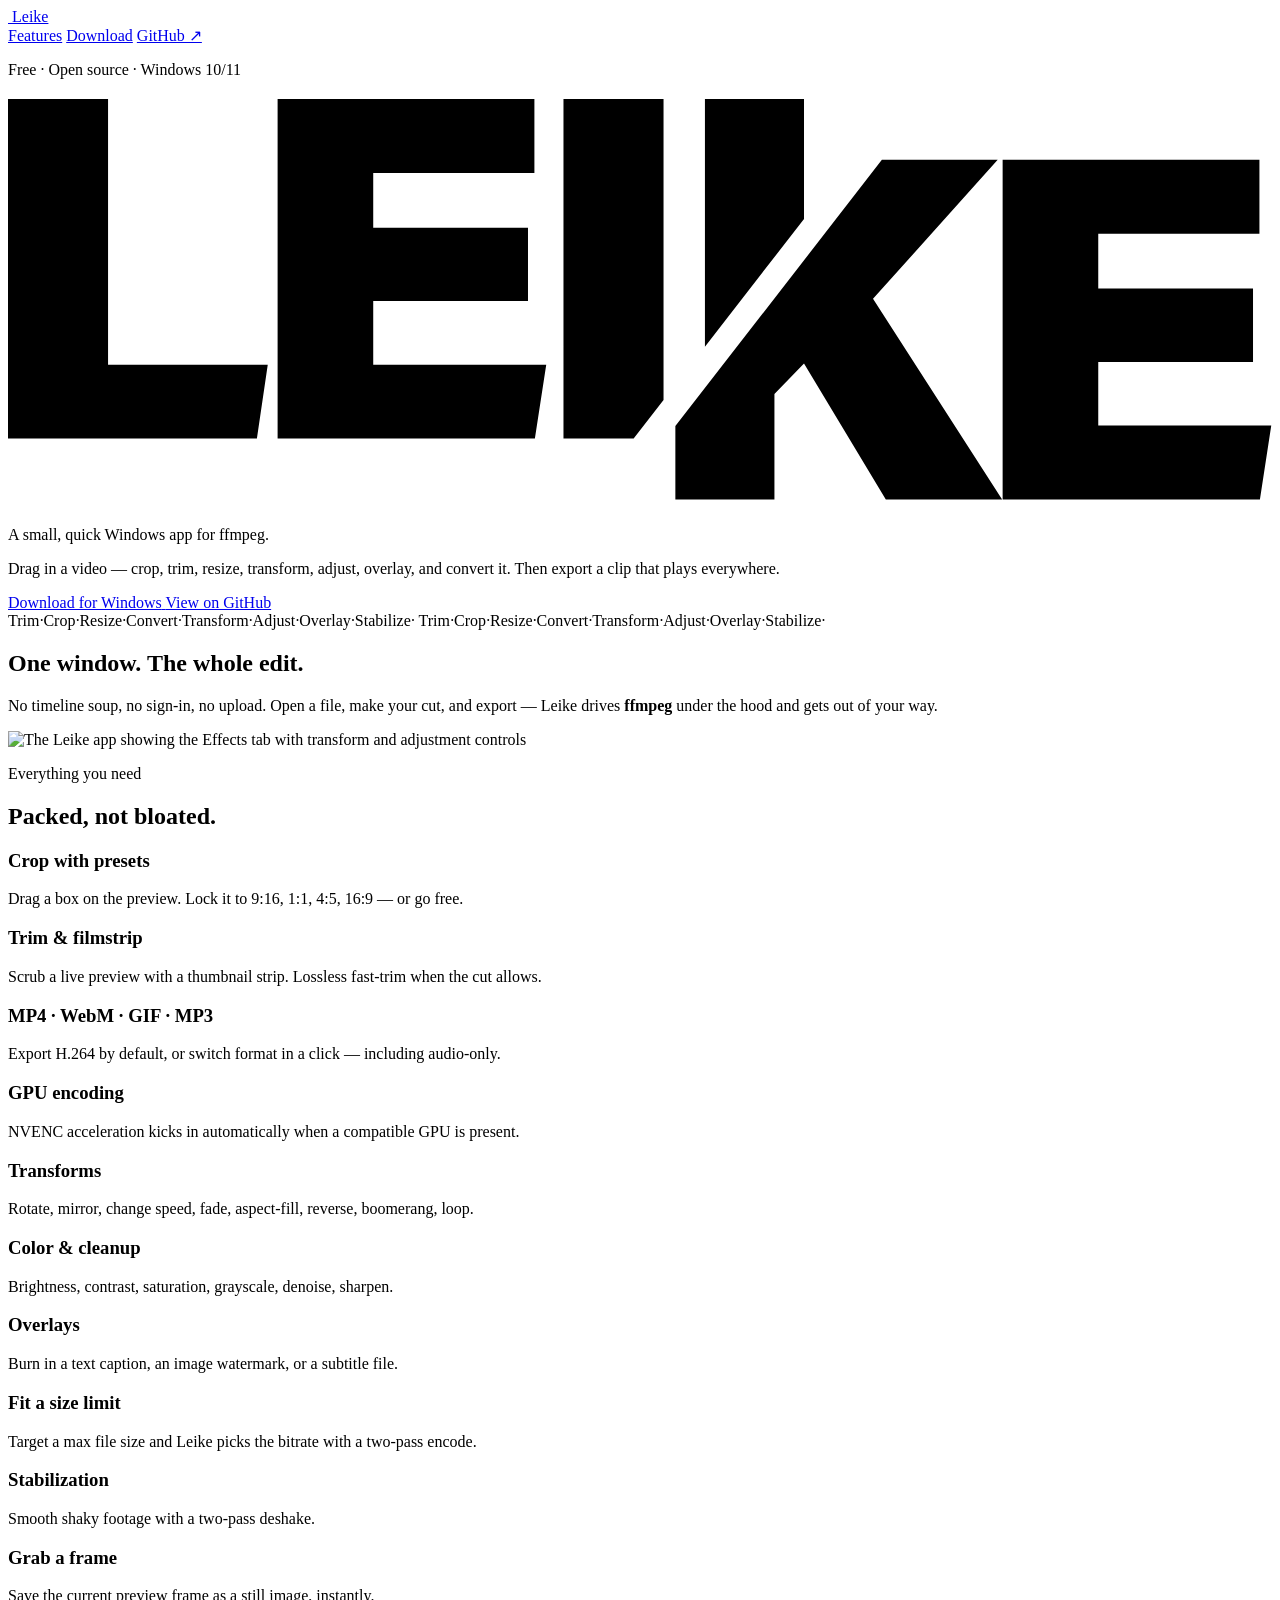
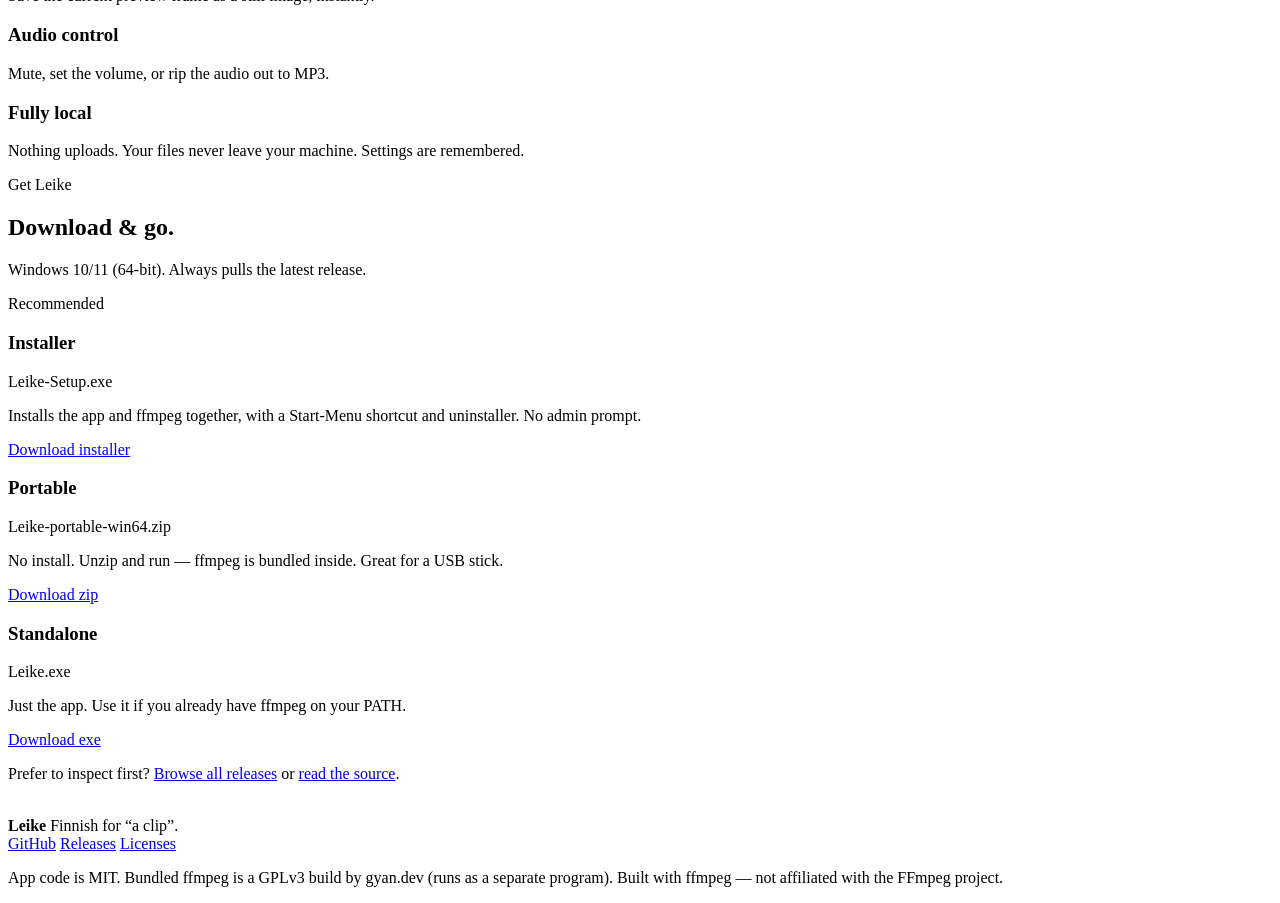
==== site/index.html @ 0aa68ea6 "feat(site): add OG link-preview image 1200x630 card in the landing-page style (wordmark, tagline, ve" ====
<!DOCTYPE html>
<html lang="en">
<head>
  <meta charset="UTF-8" />
  <meta name="viewport" content="width=device-width, initial-scale=1.0" />
  <title>Leike — a small, quick video clip tool for Windows</title>
  <meta name="description" content="Leike is a small, fast Windows app for ffmpeg. Drag in a video — crop, trim, resize, transform, adjust, overlay, and convert it, then export. Free and open source." />

  <!-- Open Graph -->
  <meta property="og:type" content="website" />
  <meta property="og:url" content="https://ville-mattila.github.io/Leike/" />
  <meta property="og:title" content="Leike — quick video trim, crop & convert for Windows" />
  <meta property="og:description" content="Drag in a video — crop, trim, resize, transform, and convert. Then export. Free, open source, ffmpeg-powered." />
  <meta property="og:image" content="https://ville-mattila.github.io/Leike/assets/og-image.png" />
  <meta property="og:image:width" content="1200" />
  <meta property="og:image:height" content="630" />
  <meta property="og:image:alt" content="Leike — a small, quick Windows app for ffmpeg" />

  <!-- Twitter -->
  <meta name="twitter:card" content="summary_large_image" />
  <meta name="twitter:title" content="Leike — quick video trim, crop & convert for Windows" />
  <meta name="twitter:description" content="Drag in a video — crop, trim, resize, transform, and convert. Then export. Free, open source, ffmpeg-powered." />
  <meta name="twitter:image" content="https://ville-mattila.github.io/Leike/assets/og-image.png" />

  <link rel="icon" type="image/svg+xml" href="assets/leike-icon.svg" />

  <!-- Fonts -->
  <link rel="preconnect" href="https://fonts.googleapis.com" />
  <link rel="preconnect" href="https://fonts.gstatic.com" crossorigin />
  <link href="https://fonts.googleapis.com/css2?family=Space+Grotesk:wght@400;500;600;700&family=Inter:wght@400;500;600&display=swap" rel="stylesheet" />

  <!-- Lenis smooth-scroll styles -->
  <link rel="stylesheet" href="https://cdn.jsdelivr.net/npm/lenis@1.1.20/dist/lenis.css" />

  <link rel="stylesheet" href="styles.css" />
</head>
<body>
  <!-- Background motifs -->
  <div class="bg-glows" aria-hidden="true">
    <span class="glow glow-1"></span>
    <span class="glow glow-2"></span>
    <span class="glow glow-3"></span>
  </div>
  <div class="grain" aria-hidden="true"></div>

  <!-- Scroll progress -->
  <div class="scroll-progress" aria-hidden="true"><span></span></div>

  <!-- Nav -->
  <header class="nav" id="nav">
    <a class="nav-brand" href="#top" aria-label="Leike home">
      <img class="nav-icon" src="assets/leike-icon.svg" alt="" aria-hidden="true" />
      <span>Leike</span>
    </a>
    <nav class="nav-links">
      <a href="#features">Features</a>
      <a href="#download">Download</a>
      <a class="nav-gh" href="https://github.com/Ville-Mattila/Leike" target="_blank" rel="noopener">GitHub ↗</a>
    </nav>
  </header>

  <main id="top">
    <!-- ============================ HERO ============================ -->
    <section class="hero" id="hero">
      <div class="hero-inner">
        <p class="eyebrow" data-hero="eyebrow">Free · Open source · Windows 10/11</p>

        <h1 class="wordmark" data-hero="wordmark" aria-label="Leike">
          <svg viewBox="0 0 926 294" xmlns="http://www.w3.org/2000/svg" role="img" aria-hidden="true">
            <path class="wm-gold" d="M640.204,44.59L725.055,44.59L633.701,146.415L728.305,293.376L643.089,293.376L583.15,193.717L561.485,216.104L561.485,293.376L488.907,293.376L488.907,239.644L640.204,44.59ZM912.097,138.832L912.097,192.634L798.716,192.634L798.716,239.213L925.457,239.213L917.152,293.376L728.666,293.376L728.666,44.59L916.791,44.59L916.791,98.752L798.716,98.752L798.716,138.832L912.097,138.832Z"/>
            <g transform="matrix(1.045795,0,0,1.045795,-128.496574,-367.372885)">
              <path class="wm-cream" d="M561.143,589.178L511.991,589.178L511.991,351.286L582.081,351.286L582.081,562.184L561.143,589.178ZM611.084,524.794L611.084,351.286L680.483,351.286L680.483,435.323L611.084,524.794ZM122.87,589.178L122.87,351.286L192.96,351.286L192.96,537.387L304.828,537.387L297.232,589.178L122.87,589.178ZM487.131,441.402L487.131,492.847L378.716,492.847L378.716,537.387L499.906,537.387L491.965,589.178L311.733,589.178L311.733,351.286L491.62,351.286L491.62,403.076L378.716,403.076L378.716,441.402L487.131,441.402Z"/>
            </g>
          </svg>
        </h1>

        <p class="lede" data-hero="lede" data-split>A small, quick Windows app for ffmpeg.</p>
        <p class="sub" data-hero="sub">Drag in a video — crop, trim, resize, transform, adjust, overlay, and convert it. Then export a clip that plays everywhere.</p>

        <div class="hero-cta" data-hero="cta">
          <a class="btn btn-primary magnetic" href="#download">
            <span>Download for Windows</span>
          </a>
          <a class="btn btn-ghost magnetic" href="https://github.com/Ville-Mattila/Leike" target="_blank" rel="noopener">
            <span>View on GitHub</span>
          </a>
        </div>
      </div>

      <!-- verb marquee -->
      <div class="marquee" data-hero="marquee" aria-hidden="true">
        <div class="marquee-track">
          <span>Trim</span><i>·</i><span>Crop</span><i>·</i><span>Resize</span><i>·</i><span>Convert</span><i>·</i><span>Transform</span><i>·</i><span>Adjust</span><i>·</i><span>Overlay</span><i>·</i><span>Stabilize</span><i>·</i>
          <span>Trim</span><i>·</i><span>Crop</span><i>·</i><span>Resize</span><i>·</i><span>Convert</span><i>·</i><span>Transform</span><i>·</i><span>Adjust</span><i>·</i><span>Overlay</span><i>·</i><span>Stabilize</span><i>·</i>
        </div>
      </div>

      <a class="scroll-cue" href="#showcase" data-hero="cue" aria-label="Scroll down">
        <span></span>
      </a>
    </section>

    <!-- ========================== SHOWCASE ========================== -->
    <section class="showcase" id="showcase">
      <div class="showcase-head">
        <h2 class="section-title" data-reveal>One window. The whole edit.</h2>
        <p class="section-lede" data-reveal>No timeline soup, no sign-in, no upload. Open a file, make your cut, and export — Leike drives <strong>ffmpeg</strong> under the hood and gets out of your way.</p>
      </div>
      <div class="shot-stage" id="shotStage">
        <div class="shot-frame" id="shotFrame">
          <img src="assets/leike-screenshot.png" alt="The Leike app showing the Effects tab with transform and adjustment controls" loading="lazy" />
          <div class="shot-glow" aria-hidden="true"></div>
        </div>
      </div>
    </section>

    <!-- ========================== FEATURES ========================== -->
    <section class="features" id="features">
      <div class="features-head">
        <p class="kicker" data-reveal>Everything you need</p>
        <h2 class="section-title" data-reveal>Packed, not bloated.</h2>
      </div>
      <div class="feature-grid" id="featureGrid">
        <!-- cards injected/animated; authored here for no-JS fallback -->
        <article class="feature-card" data-feature>
          <span class="fi" data-icon="crop"></span>
          <h3>Crop with presets</h3>
          <p>Drag a box on the preview. Lock it to 9:16, 1:1, 4:5, 16:9 — or go free.</p>
        </article>
        <article class="feature-card" data-feature>
          <span class="fi" data-icon="trim"></span>
          <h3>Trim &amp; filmstrip</h3>
          <p>Scrub a live preview with a thumbnail strip. Lossless fast-trim when the cut allows.</p>
        </article>
        <article class="feature-card" data-feature>
          <span class="fi" data-icon="format"></span>
          <h3>MP4 · WebM · GIF · MP3</h3>
          <p>Export H.264 by default, or switch format in a click — including audio-only.</p>
        </article>
        <article class="feature-card" data-feature>
          <span class="fi" data-icon="gpu"></span>
          <h3>GPU encoding</h3>
          <p>NVENC acceleration kicks in automatically when a compatible GPU is present.</p>
        </article>
        <article class="feature-card" data-feature>
          <span class="fi" data-icon="transform"></span>
          <h3>Transforms</h3>
          <p>Rotate, mirror, change speed, fade, aspect-fill, reverse, boomerang, loop.</p>
        </article>
        <article class="feature-card" data-feature>
          <span class="fi" data-icon="adjust"></span>
          <h3>Color &amp; cleanup</h3>
          <p>Brightness, contrast, saturation, grayscale, denoise, sharpen.</p>
        </article>
        <article class="feature-card" data-feature>
          <span class="fi" data-icon="overlay"></span>
          <h3>Overlays</h3>
          <p>Burn in a text caption, an image watermark, or a subtitle file.</p>
        </article>
        <article class="feature-card" data-feature>
          <span class="fi" data-icon="size"></span>
          <h3>Fit a size limit</h3>
          <p>Target a max file size and Leike picks the bitrate with a two-pass encode.</p>
        </article>
        <article class="feature-card" data-feature>
          <span class="fi" data-icon="stabilize"></span>
          <h3>Stabilization</h3>
          <p>Smooth shaky footage with a two-pass deshake.</p>
        </article>
        <article class="feature-card" data-feature>
          <span class="fi" data-icon="grab"></span>
          <h3>Grab a frame</h3>
          <p>Save the current preview frame as a still image, instantly.</p>
        </article>
        <article class="feature-card" data-feature>
          <span class="fi" data-icon="audio"></span>
          <h3>Audio control</h3>
          <p>Mute, set the volume, or rip the audio out to MP3.</p>
        </article>
        <article class="feature-card" data-feature>
          <span class="fi" data-icon="local"></span>
          <h3>Fully local</h3>
          <p>Nothing uploads. Your files never leave your machine. Settings are remembered.</p>
        </article>
      </div>
    </section>

    <!-- ========================== DOWNLOAD ========================== -->
    <section class="download" id="download">
      <div class="download-head">
        <p class="kicker" data-reveal>Get Leike</p>
        <h2 class="section-title" data-reveal>Download &amp; go.</h2>
        <p class="section-lede" data-reveal>Windows 10/11 (64-bit). Always pulls the latest release.</p>
      </div>

      <div class="dl-grid">
        <article class="dl-card featured" data-reveal>
          <div class="dl-badge">Recommended</div>
          <h3>Installer</h3>
          <p class="dl-file">Leike-Setup.exe</p>
          <p class="dl-desc">Installs the app and ffmpeg together, with a Start-Menu shortcut and uninstaller. No admin prompt.</p>
          <a class="btn btn-primary magnetic" href="https://github.com/Ville-Mattila/Leike/releases/latest/download/Leike-Setup.exe">
            <span>Download installer</span>
          </a>
        </article>

        <article class="dl-card" data-reveal>
          <h3>Portable</h3>
          <p class="dl-file">Leike-portable-win64.zip</p>
          <p class="dl-desc">No install. Unzip and run — ffmpeg is bundled inside. Great for a USB stick.</p>
          <a class="btn btn-ghost magnetic" href="https://github.com/Ville-Mattila/Leike/releases/latest/download/Leike-portable-win64.zip">
            <span>Download zip</span>
          </a>
        </article>

        <article class="dl-card" data-reveal>
          <h3>Standalone</h3>
          <p class="dl-file">Leike.exe</p>
          <p class="dl-desc">Just the app. Use it if you already have ffmpeg on your PATH.</p>
          <a class="btn btn-ghost magnetic" href="https://github.com/Ville-Mattila/Leike/releases/latest/download/Leike.exe">
            <span>Download exe</span>
          </a>
        </article>
      </div>

      <p class="dl-foot" data-reveal>
        Prefer to inspect first? <a href="https://github.com/Ville-Mattila/Leike/releases" target="_blank" rel="noopener">Browse all releases</a>
        or <a href="https://github.com/Ville-Mattila/Leike" target="_blank" rel="noopener">read the source</a>.
      </p>
    </section>
  </main>

  <!-- =========================== FOOTER =========================== -->
  <footer class="footer">
    <div class="footer-brand">
      <img class="nav-icon" src="assets/leike-icon.svg" alt="" aria-hidden="true" />
      <div>
        <strong>Leike</strong>
        <span>Finnish for “a clip”.</span>
      </div>
    </div>
    <nav class="footer-links">
      <a href="https://github.com/Ville-Mattila/Leike" target="_blank" rel="noopener">GitHub</a>
      <a href="https://github.com/Ville-Mattila/Leike/releases" target="_blank" rel="noopener">Releases</a>
      <a href="https://github.com/Ville-Mattila/Leike/blob/main/THIRD_PARTY_NOTICES.md" target="_blank" rel="noopener">Licenses</a>
    </nav>
    <p class="footer-legal">
      App code is MIT. Bundled ffmpeg is a GPLv3 build by gyan.dev (runs as a separate program).
      Built with ffmpeg — not affiliated with the FFmpeg project.
    </p>
  </footer>

  <!-- Scripts -->
  <script src="https://cdn.jsdelivr.net/npm/lenis@1.1.20/dist/lenis.min.js"></script>
  <script src="https://cdnjs.cloudflare.com/ajax/libs/gsap/3.13.0/gsap.min.js"></script>
  <script src="https://cdnjs.cloudflare.com/ajax/libs/gsap/3.13.0/ScrollTrigger.min.js"></script>
  <script src="main.js"></script>
</body>
</html>
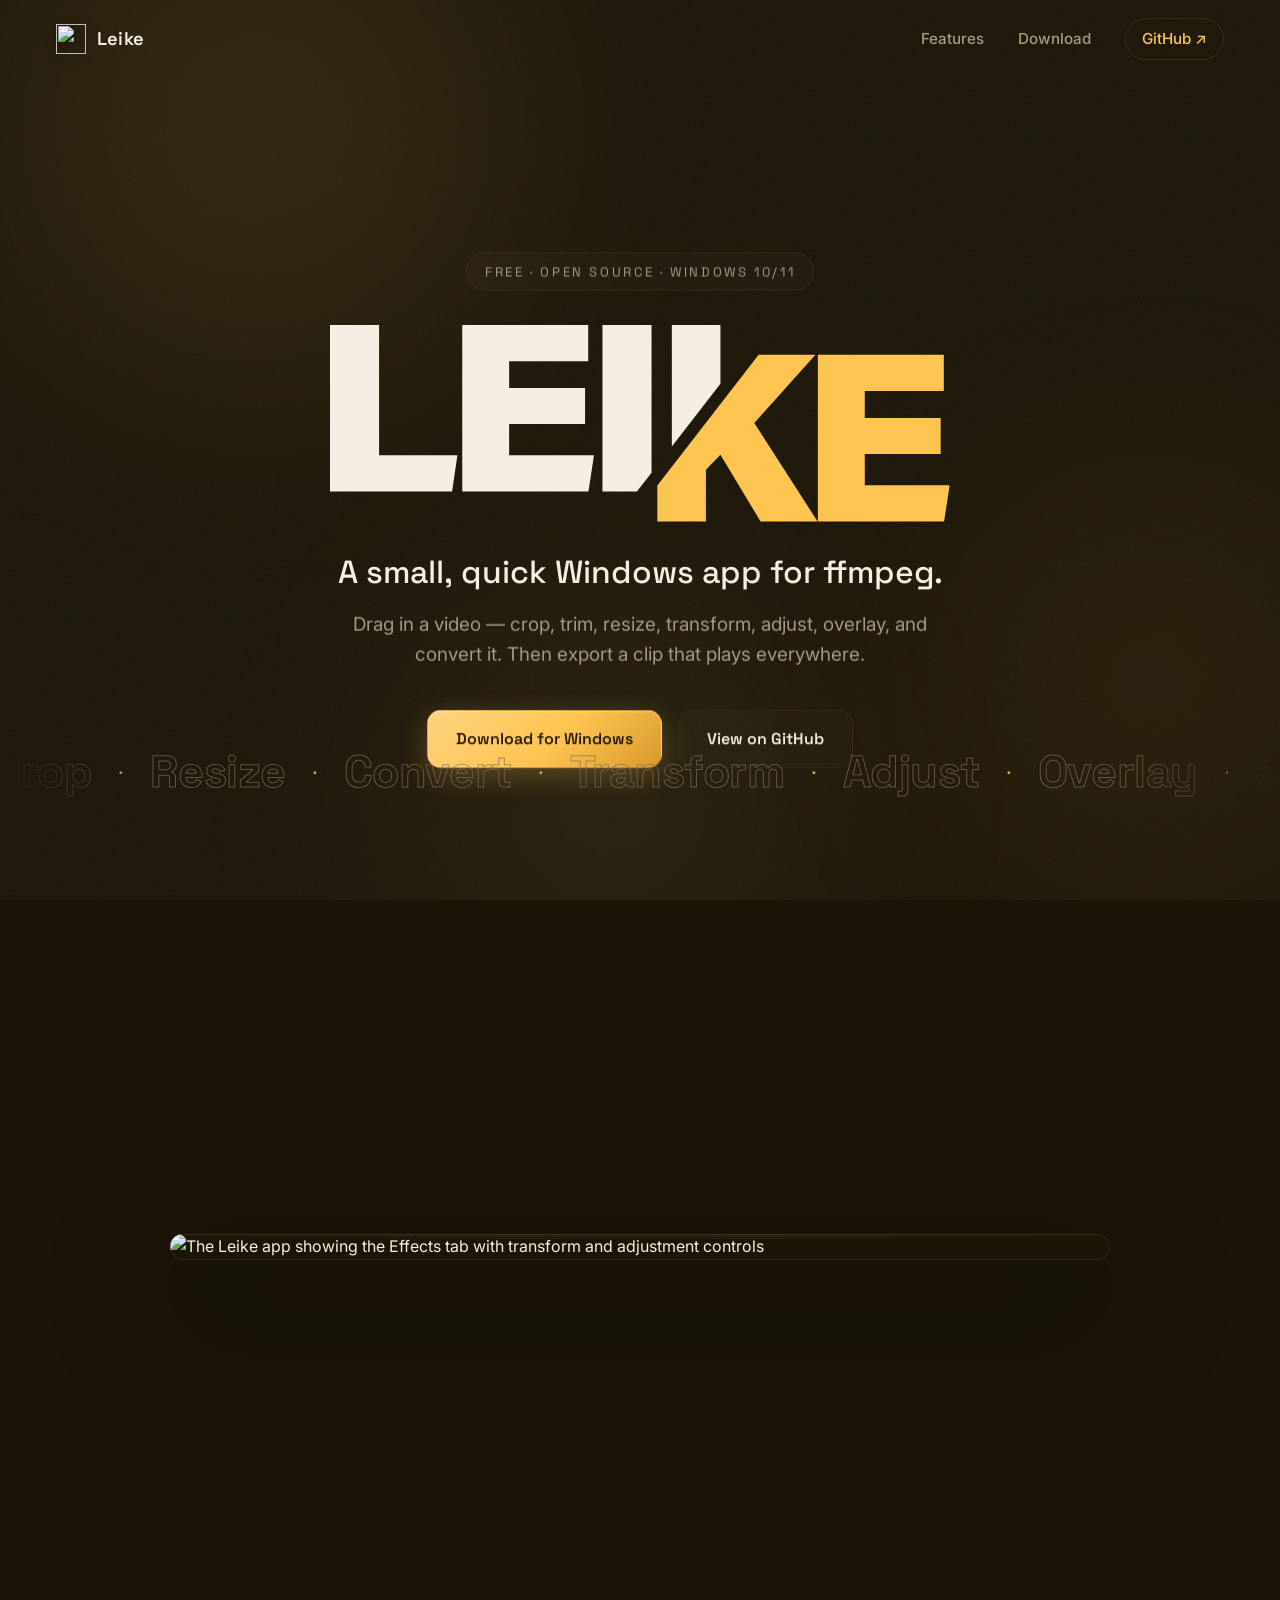
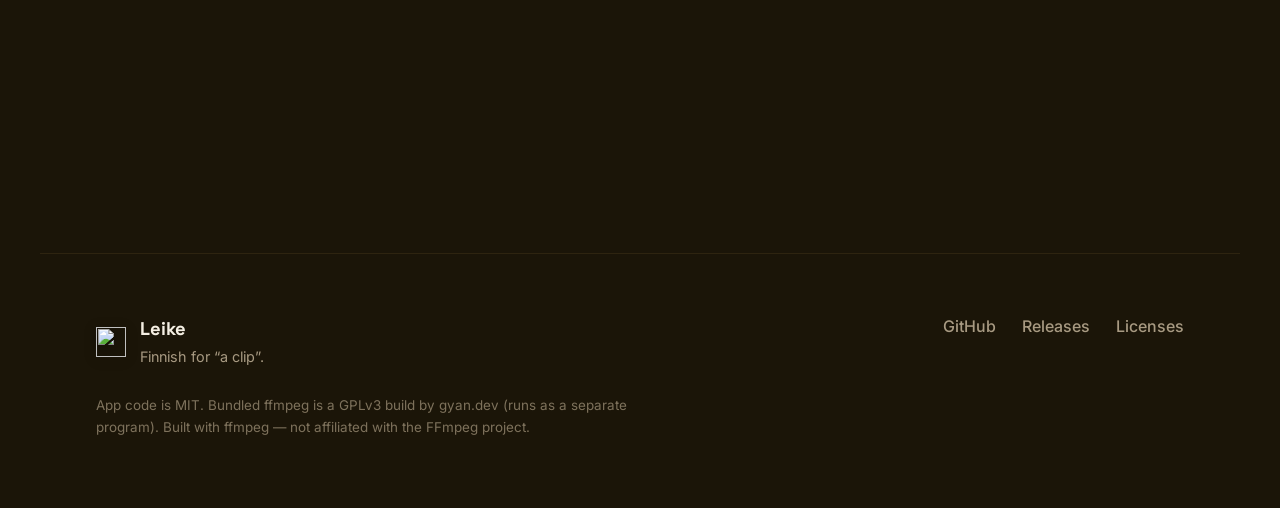
==== commit 359b217f: "feat(site): split-and-converge hero wordmark animation The cream "LEI" now slides in from the left a" ====
--- a/site/index.html
+++ b/site/index.html
@@ -33,6 +33,20 @@
   <link rel="stylesheet" href="https://cdn.jsdelivr.net/npm/lenis@1.1.20/dist/lenis.css" />
 
   <link rel="stylesheet" href="styles.css" />
+
+  <script>
+    /* Hide animated elements before the first paint so they don't flash in
+       before the reveal runs. Skipped for reduced-motion. Safety net: if the
+       main script never initialises, reveal everything so nothing gets stuck. */
+    (function () {
+      var d = document.documentElement;
+      if (window.matchMedia("(prefers-reduced-motion: reduce)").matches) return;
+      d.classList.add("gsap-ready");
+      setTimeout(function () {
+        if (!window.__leikeReady) { d.classList.remove("gsap-ready"); d.classList.add("no-anim"); }
+      }, 2000);
+    })();
+  </script>
 </head>
 <body>
   <!-- Background motifs -->
@@ -66,12 +80,18 @@
         <p class="eyebrow" data-hero="eyebrow">Free · Open source · Windows 10/11</p>
 
         <h1 class="wordmark" data-hero="wordmark" aria-label="Leike">
-          <svg viewBox="0 0 926 294" xmlns="http://www.w3.org/2000/svg" role="img" aria-hidden="true">
-            <path class="wm-gold" d="M640.204,44.59L725.055,44.59L633.701,146.415L728.305,293.376L643.089,293.376L583.15,193.717L561.485,216.104L561.485,293.376L488.907,293.376L488.907,239.644L640.204,44.59ZM912.097,138.832L912.097,192.634L798.716,192.634L798.716,239.213L925.457,239.213L917.152,293.376L728.666,293.376L728.666,44.59L916.791,44.59L916.791,98.752L798.716,98.752L798.716,138.832L912.097,138.832Z"/>
-            <g transform="matrix(1.045795,0,0,1.045795,-128.496574,-367.372885)">
-              <path class="wm-cream" d="M561.143,589.178L511.991,589.178L511.991,351.286L582.081,351.286L582.081,562.184L561.143,589.178ZM611.084,524.794L611.084,351.286L680.483,351.286L680.483,435.323L611.084,524.794ZM122.87,589.178L122.87,351.286L192.96,351.286L192.96,537.387L304.828,537.387L297.232,589.178L122.87,589.178ZM487.131,441.402L487.131,492.847L378.716,492.847L378.716,537.387L499.906,537.387L491.965,589.178L311.733,589.178L311.733,351.286L491.62,351.286L491.62,403.076L378.716,403.076L378.716,441.402L487.131,441.402Z"/>
-            </g>
-          </svg>
+          <span class="wm-part wm-left">
+            <svg viewBox="0 0 926 294" xmlns="http://www.w3.org/2000/svg" aria-hidden="true">
+              <g transform="matrix(1.045795,0,0,1.045795,-128.496574,-367.372885)">
+                <path class="wm-cream" d="M561.143,589.178L511.991,589.178L511.991,351.286L582.081,351.286L582.081,562.184L561.143,589.178ZM611.084,524.794L611.084,351.286L680.483,351.286L680.483,435.323L611.084,524.794ZM122.87,589.178L122.87,351.286L192.96,351.286L192.96,537.387L304.828,537.387L297.232,589.178L122.87,589.178ZM487.131,441.402L487.131,492.847L378.716,492.847L378.716,537.387L499.906,537.387L491.965,589.178L311.733,589.178L311.733,351.286L491.62,351.286L491.62,403.076L378.716,403.076L378.716,441.402L487.131,441.402Z"/>
+              </g>
+            </svg>
+          </span>
+          <span class="wm-part wm-right">
+            <svg viewBox="0 0 926 294" xmlns="http://www.w3.org/2000/svg" aria-hidden="true">
+              <path class="wm-gold" d="M640.204,44.59L725.055,44.59L633.701,146.415L728.305,293.376L643.089,293.376L583.15,193.717L561.485,216.104L561.485,293.376L488.907,293.376L488.907,239.644L640.204,44.59ZM912.097,138.832L912.097,192.634L798.716,192.634L798.716,239.213L925.457,239.213L917.152,293.376L728.666,293.376L728.666,44.59L916.791,44.59L916.791,98.752L798.716,98.752L798.716,138.832L912.097,138.832Z"/>
+            </svg>
+          </span>
         </h1>
 
         <p class="lede" data-hero="lede" data-split>A small, quick Windows app for ffmpeg.</p>
--- a/site/styles.css
+++ b/site/styles.css
@@ -0,0 +1,316 @@
+/* ============================================================
+   Leike — landing page
+   Warm-dark + gold, drawn from the app theme.
+   ============================================================ */
+
+:root {
+  --gold:        #FFC551;
+  --gold-light:  #FFD580;
+  --gold-deep:   #D99A2E;
+  --bg:          #1B1508;
+  --bg-2:        #211A0B;
+  --panel:       #271F0E;
+  --panel-2:     #2F2511;
+  --border:      #3A2E12;
+  --border-soft: #2E2410;
+  --text:        #F5EFE3;
+  --muted:       #A89A82;
+  --muted-2:     #7E725C;
+
+  --maxw: 1200px;
+  --ease: cubic-bezier(0.22, 1, 0.36, 1);
+  --font-display: "Space Grotesk", "Segoe UI", system-ui, sans-serif;
+  --font-body: "Inter", "Segoe UI", system-ui, sans-serif;
+}
+
+* { box-sizing: border-box; margin: 0; padding: 0; }
+
+html { -webkit-text-size-adjust: 100%; }
+
+body {
+  font-family: var(--font-body);
+  background: var(--bg);
+  color: var(--text);
+  line-height: 1.6;
+  overflow-x: hidden;
+  -webkit-font-smoothing: antialiased;
+  text-rendering: optimizeLegibility;
+}
+
+/* Lenis */
+html.lenis, html.lenis body { height: auto; }
+.lenis.lenis-smooth { scroll-behavior: auto !important; }
+.lenis.lenis-stopped { overflow: hidden; }
+
+a { color: inherit; text-decoration: none; }
+img { max-width: 100%; display: block; }
+::selection { background: var(--gold); color: var(--bg); }
+
+/* ---------------------------------------------------------- background */
+.bg-glows { position: fixed; inset: 0; z-index: -2; pointer-events: none; overflow: hidden; }
+.glow {
+  position: absolute;
+  border-radius: 50%;
+  filter: blur(110px);
+  opacity: 0.5;
+  will-change: transform;
+}
+.glow-1 { width: 60vw; height: 60vw; top: -20vw; left: -10vw;
+  background: radial-gradient(circle, rgba(255,197,81,0.30), transparent 65%); }
+.glow-2 { width: 50vw; height: 50vw; top: 40vh; right: -15vw;
+  background: radial-gradient(circle, rgba(217,154,46,0.22), transparent 65%); }
+.glow-3 { width: 55vw; height: 55vw; bottom: -20vw; left: 20vw;
+  background: radial-gradient(circle, rgba(255,213,128,0.16), transparent 65%); }
+
+.grain {
+  position: fixed; inset: 0; z-index: -1; pointer-events: none; opacity: 0.06;
+  background-image: url("data:image/svg+xml,%3Csvg xmlns='http://www.w3.org/2000/svg' width='160' height='160'%3E%3Cfilter id='n'%3E%3CfeTurbulence type='fractalNoise' baseFrequency='0.85' numOctaves='3' stitchTiles='stitch'/%3E%3C/filter%3E%3Crect width='100%25' height='100%25' filter='url(%23n)'/%3E%3C/svg%3E");
+}
+
+/* ---------------------------------------------------------- scroll bar */
+.scroll-progress {
+  position: fixed; top: 0; left: 0; right: 0; height: 3px; z-index: 100;
+  background: transparent; pointer-events: none;
+}
+.scroll-progress span {
+  display: block; height: 100%; width: 100%;
+  transform: scaleX(0); transform-origin: 0 50%;
+  background: linear-gradient(90deg, var(--gold-deep), var(--gold), var(--gold-light));
+  box-shadow: 0 0 14px rgba(255,197,81,0.6);
+}
+
+/* ---------------------------------------------------------- nav */
+.nav {
+  position: fixed; top: 0; left: 0; right: 0; z-index: 90;
+  display: flex; align-items: center; justify-content: space-between;
+  padding: 18px clamp(20px, 5vw, 56px);
+  transition: background .4s var(--ease), backdrop-filter .4s var(--ease),
+              padding .4s var(--ease), border-color .4s var(--ease);
+  border-bottom: 1px solid transparent;
+}
+.nav.scrolled {
+  background: rgba(20, 16, 7, 0.72);
+  backdrop-filter: blur(14px) saturate(1.2);
+  -webkit-backdrop-filter: blur(14px) saturate(1.2);
+  border-bottom-color: var(--border-soft);
+  padding-top: 12px; padding-bottom: 12px;
+}
+.nav-brand { display: flex; align-items: center; gap: 11px; font-family: var(--font-display);
+  font-weight: 600; font-size: 1.15rem; letter-spacing: .01em; }
+.nav-icon { width: 30px; height: 30px; flex: none; filter: drop-shadow(0 2px 6px rgba(0,0,0,0.4)); }
+.nav-links { display: flex; align-items: center; gap: clamp(16px, 3vw, 34px); }
+.nav-links a { color: var(--muted); font-size: .95rem; font-weight: 500; transition: color .25s; }
+.nav-links a:hover { color: var(--text); }
+.nav-gh {
+  color: var(--gold) !important; border: 1px solid var(--border);
+  padding: 8px 16px; border-radius: 999px; transition: all .25s var(--ease) !important;
+}
+.nav-gh:hover { border-color: var(--gold); background: rgba(255,197,81,0.08);
+  box-shadow: 0 0 20px rgba(255,197,81,0.15); }
+
+@media (max-width: 640px) { .nav-links a:not(.nav-gh) { display: none; } }
+
+/* ---------------------------------------------------------- buttons */
+.btn {
+  position: relative; display: inline-flex; align-items: center; justify-content: center;
+  gap: 8px; font-family: var(--font-display); font-weight: 600; font-size: 1rem;
+  padding: 15px 28px; border-radius: 14px; cursor: pointer; overflow: hidden;
+  transition: transform .3s var(--ease), box-shadow .3s var(--ease),
+              background .3s var(--ease), border-color .3s var(--ease);
+  border: 1px solid transparent; white-space: nowrap;
+}
+.btn span { position: relative; z-index: 1; }
+.btn-primary {
+  background: linear-gradient(135deg, var(--gold-light), var(--gold) 55%, var(--gold-deep));
+  color: #2A1E06;
+  box-shadow: 0 8px 30px rgba(255,197,81,0.28), inset 0 1px 0 rgba(255,255,255,0.4);
+}
+.btn-primary:hover { box-shadow: 0 12px 44px rgba(255,197,81,0.45), inset 0 1px 0 rgba(255,255,255,0.5); }
+.btn-ghost { background: rgba(255,255,255,0.02); color: var(--text); border-color: var(--border); }
+.btn-ghost:hover { border-color: var(--gold); background: rgba(255,197,81,0.06);
+  box-shadow: 0 0 28px rgba(255,197,81,0.12); }
+
+/* ---------------------------------------------------------- layout */
+section { position: relative; }
+.section-title {
+  font-family: var(--font-display); font-weight: 700; letter-spacing: -0.02em;
+  font-size: clamp(2rem, 5vw, 3.4rem); line-height: 1.05;
+}
+.section-lede { color: var(--muted); font-size: clamp(1rem, 1.6vw, 1.18rem); max-width: 56ch; }
+.section-lede strong { color: var(--gold); font-weight: 600; }
+.kicker {
+  font-family: var(--font-display); text-transform: uppercase; letter-spacing: 0.28em;
+  font-size: 0.78rem; color: var(--gold); margin-bottom: 14px; font-weight: 600;
+}
+
+/* ============================================================ HERO */
+.hero {
+  min-height: 100svh; display: flex; flex-direction: column; align-items: center;
+  justify-content: center; text-align: center; padding: 120px clamp(20px, 5vw, 56px) 0;
+  position: relative;
+}
+.hero-inner { max-width: 880px; display: flex; flex-direction: column; align-items: center; }
+.eyebrow {
+  font-family: var(--font-display); font-size: 0.82rem; letter-spacing: 0.2em;
+  text-transform: uppercase; color: var(--muted); padding: 8px 18px;
+  border: 1px solid var(--border); border-radius: 999px; margin-bottom: 34px;
+  background: rgba(255,255,255,0.02);
+}
+.wordmark { position: relative; width: min(620px, 82vw); aspect-ratio: 926 / 294;
+  margin-bottom: 30px; }
+.wm-part { position: absolute; inset: 0; will-change: transform; }
+.wm-part svg { width: 100%; height: 100%; display: block; overflow: visible; }
+.wm-gold { fill: var(--gold); }
+.wm-cream { fill: var(--text); }
+
+.lede {
+  font-family: var(--font-display); font-weight: 500;
+  font-size: clamp(1.3rem, 3.2vw, 2rem); line-height: 1.25; margin-bottom: 18px;
+}
+.lede .word { display: inline-block; }
+.sub { color: var(--muted); font-size: clamp(1rem, 1.7vw, 1.18rem); max-width: 52ch; margin-bottom: 40px; }
+
+.hero-cta { display: flex; gap: 16px; flex-wrap: wrap; justify-content: center; }
+
+/* marquee */
+.marquee {
+  position: absolute; bottom: 96px; left: 0; right: 0; overflow: hidden;
+  -webkit-mask-image: linear-gradient(90deg, transparent, #000 12%, #000 88%, transparent);
+  mask-image: linear-gradient(90deg, transparent, #000 12%, #000 88%, transparent);
+}
+.marquee-track { display: flex; align-items: center; gap: 26px; width: max-content; will-change: transform; }
+.marquee span {
+  font-family: var(--font-display); font-weight: 700; font-size: clamp(1.6rem, 4vw, 2.8rem);
+  color: transparent; -webkit-text-stroke: 1px var(--muted-2); letter-spacing: -0.01em; opacity: .8;
+}
+.marquee i { color: var(--gold); font-style: normal; font-size: 1.4rem; }
+
+/* scroll cue */
+.scroll-cue {
+  position: absolute; bottom: 34px; left: 50%; transform: translateX(-50%);
+  width: 26px; height: 42px; border: 2px solid var(--border); border-radius: 14px;
+  display: flex; justify-content: center; padding-top: 8px;
+}
+.scroll-cue span { width: 4px; height: 8px; border-radius: 2px; background: var(--gold); }
+
+/* ============================================================ SHOWCASE */
+.showcase { padding: clamp(80px, 14vh, 180px) clamp(20px, 5vw, 56px) clamp(60px, 10vh, 120px);
+  max-width: var(--maxw); margin: 0 auto; }
+.showcase-head { max-width: 760px; margin: 0 auto clamp(40px, 7vw, 72px); text-align: center;
+  display: flex; flex-direction: column; align-items: center; gap: 18px; }
+
+.shot-stage { perspective: 1600px; display: flex; justify-content: center; }
+.shot-frame {
+  position: relative; width: min(940px, 100%); border-radius: 14px;
+  box-shadow: 0 40px 120px rgba(0,0,0,0.6); overflow: hidden; will-change: transform;
+  transform-style: preserve-3d;
+}
+.shot-frame img { width: 100%; display: block; }
+.shot-glow {
+  position: absolute; inset: 0; pointer-events: none; border-radius: 14px;
+  box-shadow: inset 0 0 0 1px rgba(255,197,81,0.10);
+  background: radial-gradient(120% 60% at 50% -10%, rgba(255,197,81,0.10), transparent 60%);
+}
+
+/* ============================================================ FEATURES */
+.features { padding: clamp(70px, 12vh, 150px) clamp(20px, 5vw, 56px);
+  max-width: var(--maxw); margin: 0 auto; }
+.features-head { margin-bottom: clamp(40px, 6vw, 64px); }
+.feature-grid {
+  display: grid; gap: 18px;
+  grid-template-columns: repeat(auto-fill, minmax(280px, 1fr));
+}
+.feature-card {
+  position: relative; padding: 28px 26px 30px; border-radius: 18px;
+  background: linear-gradient(180deg, var(--panel), var(--bg-2));
+  border: 1px solid var(--border-soft); overflow: hidden;
+  transition: transform .4s var(--ease), border-color .4s var(--ease), box-shadow .4s var(--ease);
+  will-change: transform;
+}
+.feature-card::before {
+  content: ""; position: absolute; left: 0; bottom: 0; height: 2px; width: 100%;
+  background: linear-gradient(90deg, var(--gold), transparent);
+  transform: scaleX(0); transform-origin: 0 50%; transition: transform .5s var(--ease);
+}
+.feature-card:hover { transform: translateY(-6px); border-color: var(--border);
+  box-shadow: 0 24px 60px rgba(0,0,0,0.45); }
+.feature-card:hover::before { transform: scaleX(1); }
+.feature-card .fi {
+  display: inline-flex; align-items: center; justify-content: center;
+  width: 50px; height: 50px; border-radius: 13px; margin-bottom: 18px;
+  background: radial-gradient(circle at 30% 25%, rgba(255,197,81,0.18), rgba(255,197,81,0.04));
+  border: 1px solid var(--border); color: var(--gold);
+}
+.feature-card .fi svg { width: 24px; height: 24px; }
+.feature-card h3 { font-family: var(--font-display); font-weight: 600; font-size: 1.18rem;
+  margin-bottom: 8px; letter-spacing: -0.01em; }
+.feature-card p { color: var(--muted); font-size: 0.96rem; }
+
+/* ============================================================ DOWNLOAD */
+.download { padding: clamp(70px, 12vh, 150px) clamp(20px, 5vw, 56px) clamp(60px, 10vh, 110px);
+  max-width: var(--maxw); margin: 0 auto; text-align: center; }
+.download-head { display: flex; flex-direction: column; align-items: center; gap: 16px;
+  margin-bottom: clamp(40px, 6vw, 60px); }
+.dl-grid { display: grid; gap: 20px; grid-template-columns: repeat(auto-fit, minmax(260px, 1fr));
+  text-align: left; align-items: stretch; }
+.dl-card {
+  position: relative; display: flex; flex-direction: column; gap: 10px;
+  padding: 32px 28px; border-radius: 20px; border: 1px solid var(--border-soft);
+  background: linear-gradient(180deg, var(--panel), var(--bg-2));
+  transition: transform .4s var(--ease), border-color .4s var(--ease), box-shadow .4s var(--ease);
+}
+.dl-card:hover { transform: translateY(-5px); border-color: var(--border); }
+.dl-card.featured {
+  border-color: rgba(255,197,81,0.5);
+  box-shadow: 0 0 0 1px rgba(255,197,81,0.25), 0 30px 80px rgba(0,0,0,0.5),
+              0 0 60px rgba(255,197,81,0.12);
+}
+.dl-card.featured:hover { box-shadow: 0 0 0 1px rgba(255,197,81,0.5), 0 36px 90px rgba(0,0,0,0.55),
+              0 0 80px rgba(255,197,81,0.2); }
+.dl-badge {
+  position: absolute; top: 18px; right: 18px; font-family: var(--font-display);
+  font-size: 0.7rem; text-transform: uppercase; letter-spacing: 0.14em; font-weight: 600;
+  color: var(--bg); background: var(--gold); padding: 5px 11px; border-radius: 999px;
+}
+.dl-card h3 { font-family: var(--font-display); font-weight: 600; font-size: 1.4rem; }
+.dl-file { font-family: var(--font-display); color: var(--gold); font-size: 0.92rem; }
+.dl-desc { color: var(--muted); font-size: 0.96rem; flex: 1; }
+.dl-card .btn { margin-top: 12px; width: 100%; }
+.dl-foot { margin-top: 34px; color: var(--muted); font-size: 0.96rem; }
+.dl-foot a { color: var(--gold); border-bottom: 1px solid transparent; transition: border-color .25s; }
+.dl-foot a:hover { border-bottom-color: var(--gold); }
+
+/* ============================================================ FOOTER */
+.footer {
+  max-width: var(--maxw); margin: 0 auto; padding: 60px clamp(20px, 5vw, 56px) 70px;
+  border-top: 1px solid var(--border-soft);
+  display: grid; gap: 26px; grid-template-columns: 1fr auto; align-items: start;
+}
+.footer-brand { display: flex; align-items: center; gap: 14px; }
+.footer-brand strong { font-family: var(--font-display); font-size: 1.15rem; display: block; }
+.footer-brand span { color: var(--muted); font-size: 0.9rem; }
+.footer-links { display: flex; gap: 26px; align-items: center; }
+.footer-links a { color: var(--muted); font-weight: 500; transition: color .25s; }
+.footer-links a:hover { color: var(--gold); }
+.footer-legal { grid-column: 1 / -1; color: var(--muted-2); font-size: 0.84rem; max-width: 70ch; }
+
+@media (max-width: 680px) {
+  .footer { grid-template-columns: 1fr; }
+}
+
+/* ============================================================ reveal states */
+[data-reveal], [data-feature], [data-hero] { will-change: transform, opacity; }
+
+/* Hide pre-animation only when GSAP is driving (prevents a flash of the
+   final layout). If JS never runs, items stay visible. */
+.gsap-ready [data-hero],
+.gsap-ready [data-reveal],
+.gsap-ready [data-feature] { opacity: 0; }
+
+/* No-JS / reduced-motion safety: ensure everything is visible */
+.no-anim [data-reveal], .no-anim [data-feature], .no-anim [data-hero],
+.no-anim .scroll-progress span, .no-anim .feature-card::before { opacity: 1 !important; transform: none !important; }
+
+@media (prefers-reduced-motion: reduce) {
+  * { scroll-behavior: auto !important; }
+}
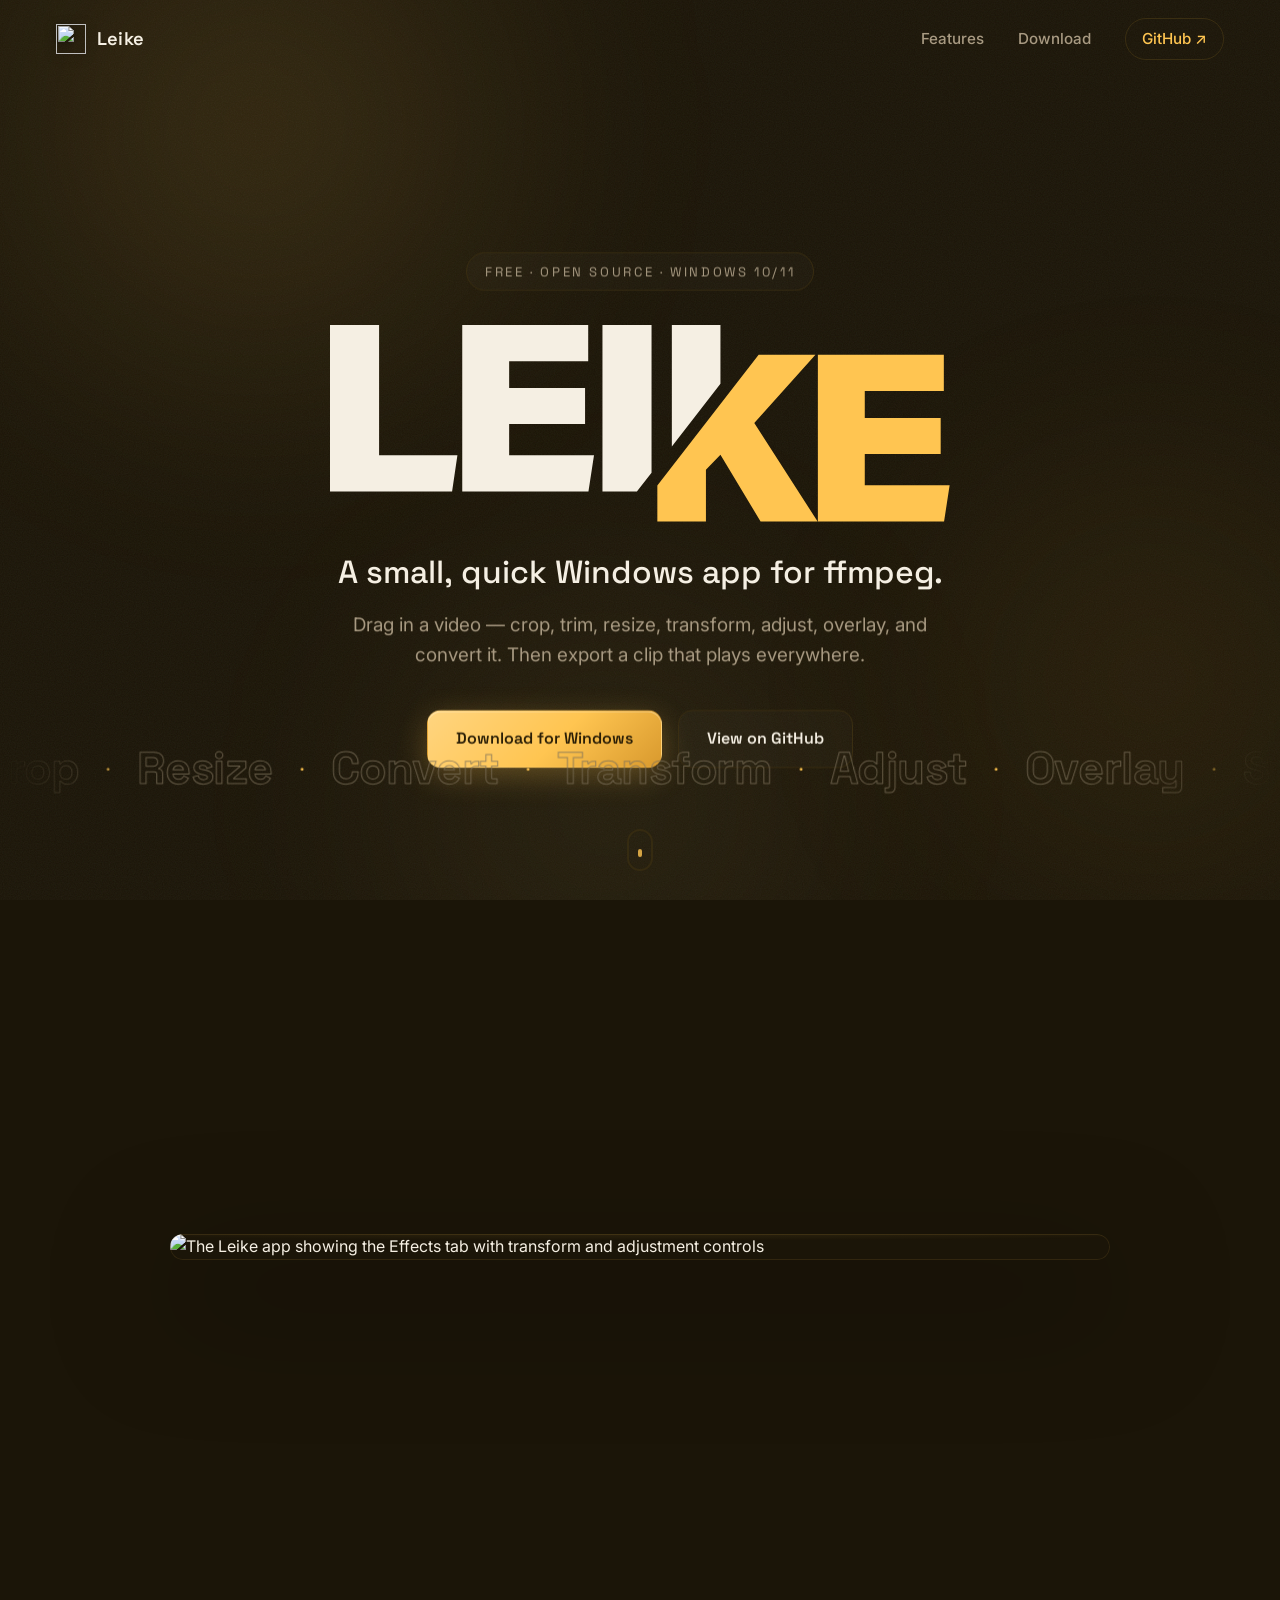
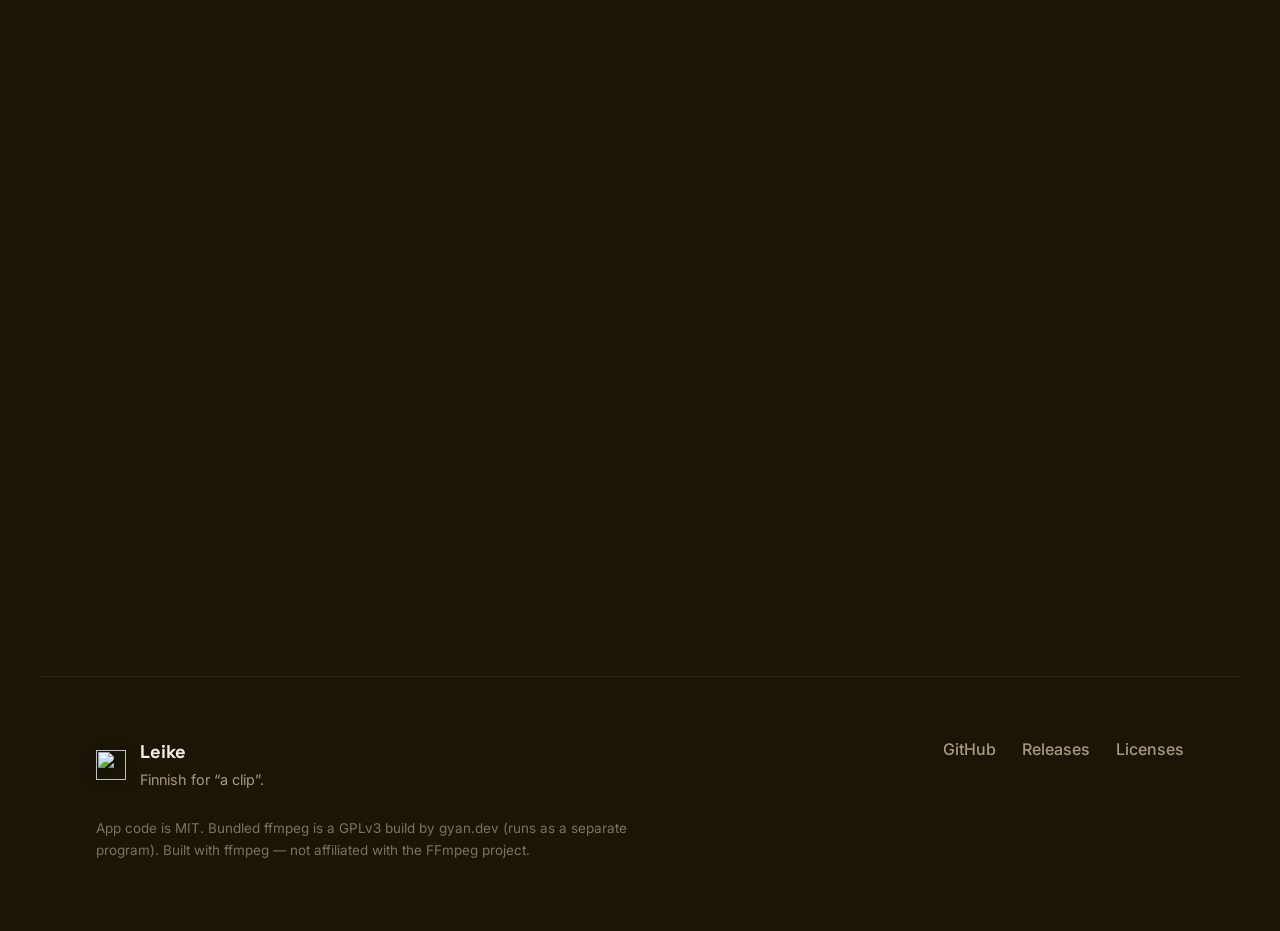
==== commit 5dc76f69: "feat: v2.1 — landing-page macOS/Linux cards + installer 2.1 - Add a macOS and Linux download group t" ====
--- a/site/index.html
+++ b/site/index.html
@@ -210,37 +210,63 @@
       <div class="download-head">
         <p class="kicker" data-reveal>Get Leike</p>
         <h2 class="section-title" data-reveal>Download &amp; go.</h2>
-        <p class="section-lede" data-reveal>Windows 10/11 (64-bit). Always pulls the latest release.</p>
-      </div>
-
-      <div class="dl-grid">
-        <article class="dl-card featured" data-reveal>
-          <div class="dl-badge">Recommended</div>
-          <h3>Installer</h3>
-          <p class="dl-file">Leike-Setup.exe</p>
-          <p class="dl-desc">Installs the app and ffmpeg together, with a Start-Menu shortcut and uninstaller. No admin prompt.</p>
-          <a class="btn btn-primary magnetic" href="https://github.com/Ville-Mattila/Leike/releases/latest/download/Leike-Setup.exe">
-            <span>Download installer</span>
-          </a>
-        </article>
-
-        <article class="dl-card" data-reveal>
-          <h3>Portable</h3>
-          <p class="dl-file">Leike-portable-win64.zip</p>
-          <p class="dl-desc">No install. Unzip and run — ffmpeg is bundled inside. Great for a USB stick.</p>
-          <a class="btn btn-ghost magnetic" href="https://github.com/Ville-Mattila/Leike/releases/latest/download/Leike-portable-win64.zip">
-            <span>Download zip</span>
-          </a>
-        </article>
-
-        <article class="dl-card" data-reveal>
-          <h3>Standalone</h3>
-          <p class="dl-file">Leike.exe</p>
-          <p class="dl-desc">Just the app. Use it if you already have ffmpeg on your PATH.</p>
-          <a class="btn btn-ghost magnetic" href="https://github.com/Ville-Mattila/Leike/releases/latest/download/Leike.exe">
-            <span>Download exe</span>
-          </a>
-        </article>
+        <p class="section-lede" data-reveal>Windows, macOS, and Linux. Links always point to the latest release.</p>
+      </div>
+
+      <div class="dl-group">
+        <p class="dl-platform" data-reveal>Windows 10 / 11 · 64-bit</p>
+        <div class="dl-grid">
+          <article class="dl-card featured" data-reveal>
+            <div class="dl-badge">Recommended</div>
+            <h3>Installer</h3>
+            <p class="dl-file">Leike-Setup.exe</p>
+            <p class="dl-desc">Installs the app and ffmpeg together, with a Start-Menu shortcut and uninstaller. No admin prompt.</p>
+            <a class="btn btn-primary magnetic" href="https://github.com/Ville-Mattila/Leike/releases/latest/download/Leike-Setup.exe">
+              <span>Download installer</span>
+            </a>
+          </article>
+
+          <article class="dl-card" data-reveal>
+            <h3>Portable</h3>
+            <p class="dl-file">Leike-portable-win64.zip</p>
+            <p class="dl-desc">No install. Unzip and run — ffmpeg is bundled inside. Great for a USB stick.</p>
+            <a class="btn btn-ghost magnetic" href="https://github.com/Ville-Mattila/Leike/releases/latest/download/Leike-portable-win64.zip">
+              <span>Download zip</span>
+            </a>
+          </article>
+
+          <article class="dl-card" data-reveal>
+            <h3>Standalone</h3>
+            <p class="dl-file">Leike.exe</p>
+            <p class="dl-desc">Just the app. Use it if you already have ffmpeg on your PATH.</p>
+            <a class="btn btn-ghost magnetic" href="https://github.com/Ville-Mattila/Leike/releases/latest/download/Leike.exe">
+              <span>Download exe</span>
+            </a>
+          </article>
+        </div>
+      </div>
+
+      <div class="dl-group">
+        <p class="dl-platform" data-reveal>macOS &amp; Linux</p>
+        <div class="dl-grid dl-grid-2">
+          <article class="dl-card" data-reveal>
+            <h3>macOS</h3>
+            <p class="dl-file">Leike-macOS-arm64.zip</p>
+            <p class="dl-desc">Apple Silicon. Unzip and run the <code>.app</code>. Needs ffmpeg (<code>brew install ffmpeg</code>). Unsigned — first launch, right-click → Open.</p>
+            <a class="btn btn-ghost magnetic" href="https://github.com/Ville-Mattila/Leike/releases/latest/download/Leike-macOS-arm64.zip">
+              <span>Download for Mac</span>
+            </a>
+          </article>
+
+          <article class="dl-card" data-reveal>
+            <h3>Linux</h3>
+            <p class="dl-file">Leike-linux-x86_64.tar.gz</p>
+            <p class="dl-desc">x86_64 binary. Extract and run <code>./Leike</code>. Needs ffmpeg (<code>sudo apt install ffmpeg</code>).</p>
+            <a class="btn btn-ghost magnetic" href="https://github.com/Ville-Mattila/Leike/releases/latest/download/Leike-linux-x86_64.tar.gz">
+              <span>Download for Linux</span>
+            </a>
+          </article>
+        </div>
       </div>
 
       <p class="dl-foot" data-reveal>
--- a/site/styles.css
+++ b/site/styles.css
@@ -193,6 +193,18 @@
 }
 .scroll-cue span { width: 4px; height: 8px; border-radius: 2px; background: var(--gold); }
 
+/* Mobile hero: let it grow with its content instead of pinning the marquee
+   and scroll-cue at fixed offsets (which overlapped the buttons). */
+@media (max-width: 768px) {
+  .hero { min-height: auto; padding-top: 116px; padding-bottom: 56px; }
+  .hero-cta { flex-direction: column; width: 100%; max-width: 360px; }
+  .hero-cta .btn { width: 100%; }
+  .marquee {
+    position: static; align-self: stretch; bottom: auto; margin-top: 48px;
+  }
+  .scroll-cue { display: none; }
+}
+
 /* ============================================================ SHOWCASE */
 .showcase { padding: clamp(80px, 14vh, 180px) clamp(20px, 5vw, 56px) clamp(60px, 10vh, 120px);
   max-width: var(--maxw); margin: 0 auto; }
@@ -253,6 +265,16 @@
   margin-bottom: clamp(40px, 6vw, 60px); }
 .dl-grid { display: grid; gap: 20px; grid-template-columns: repeat(auto-fit, minmax(260px, 1fr));
   text-align: left; align-items: stretch; }
+.dl-group { margin-bottom: 26px; }
+.dl-platform { text-align: left; font-family: var(--font-display); font-weight: 600;
+  font-size: 0.9rem; color: var(--muted); text-transform: uppercase;
+  letter-spacing: 0.12em; margin-bottom: 14px; padding-left: 2px; }
+/* keep the 2-up macOS/Linux cards the same width as the Windows trio */
+.dl-grid-2 { grid-template-columns: repeat(auto-fit, minmax(260px, 360px));
+  justify-content: start; }
+.dl-desc code { font-family: ui-monospace, "SF Mono", Menlo, Consolas, monospace;
+  font-size: 0.82em; background: rgba(255,197,81,0.10); color: var(--gold-light);
+  padding: 1px 5px; border-radius: 5px; }
 .dl-card {
   position: relative; display: flex; flex-direction: column; gap: 10px;
   padding: 32px 28px; border-radius: 20px; border: 1px solid var(--border-soft);
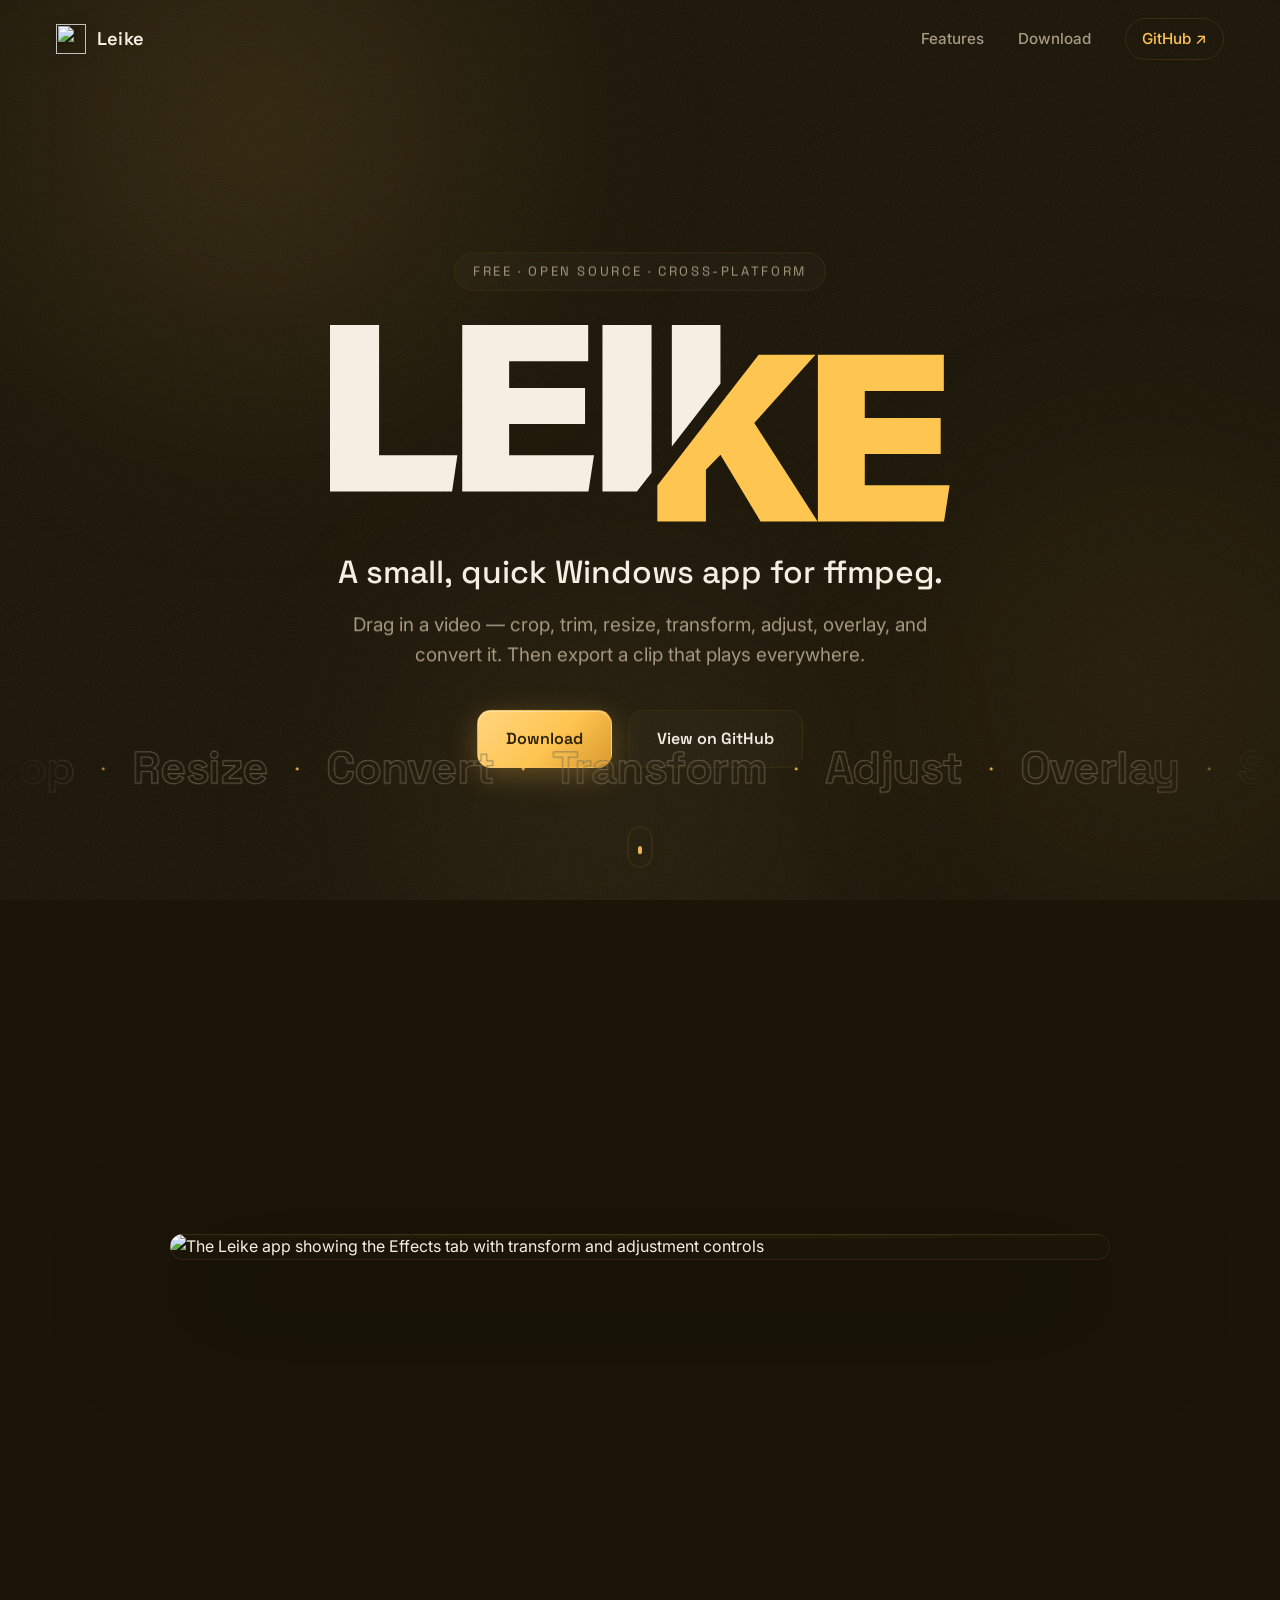
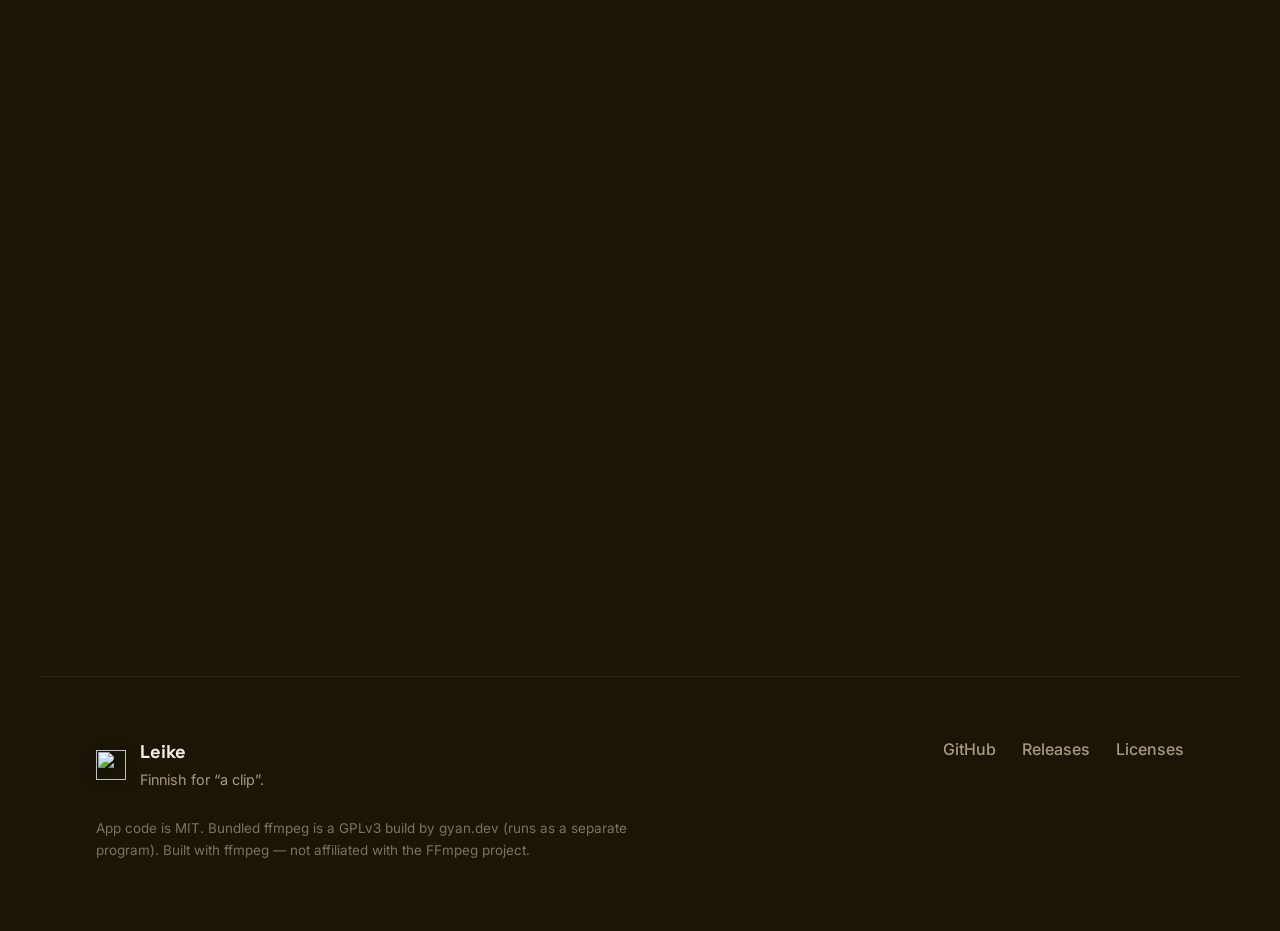
==== commit eaad4eea: "tweak(site): hero now reads "cross-platform" and a plain "Download" button Co-Authored-By: Claude Fa" ====
--- a/site/index.html
+++ b/site/index.html
@@ -77,7 +77,7 @@
     <!-- ============================ HERO ============================ -->
     <section class="hero" id="hero">
       <div class="hero-inner">
-        <p class="eyebrow" data-hero="eyebrow">Free · Open source · Windows 10/11</p>
+        <p class="eyebrow" data-hero="eyebrow">Free · Open source · Cross-platform</p>
 
         <h1 class="wordmark" data-hero="wordmark" aria-label="Leike">
           <span class="wm-part wm-left">
@@ -99,7 +99,7 @@
 
         <div class="hero-cta" data-hero="cta">
           <a class="btn btn-primary magnetic" href="#download">
-            <span>Download for Windows</span>
+            <span>Download</span>
           </a>
           <a class="btn btn-ghost magnetic" href="https://github.com/Ville-Mattila/Leike" target="_blank" rel="noopener">
             <span>View on GitHub</span>
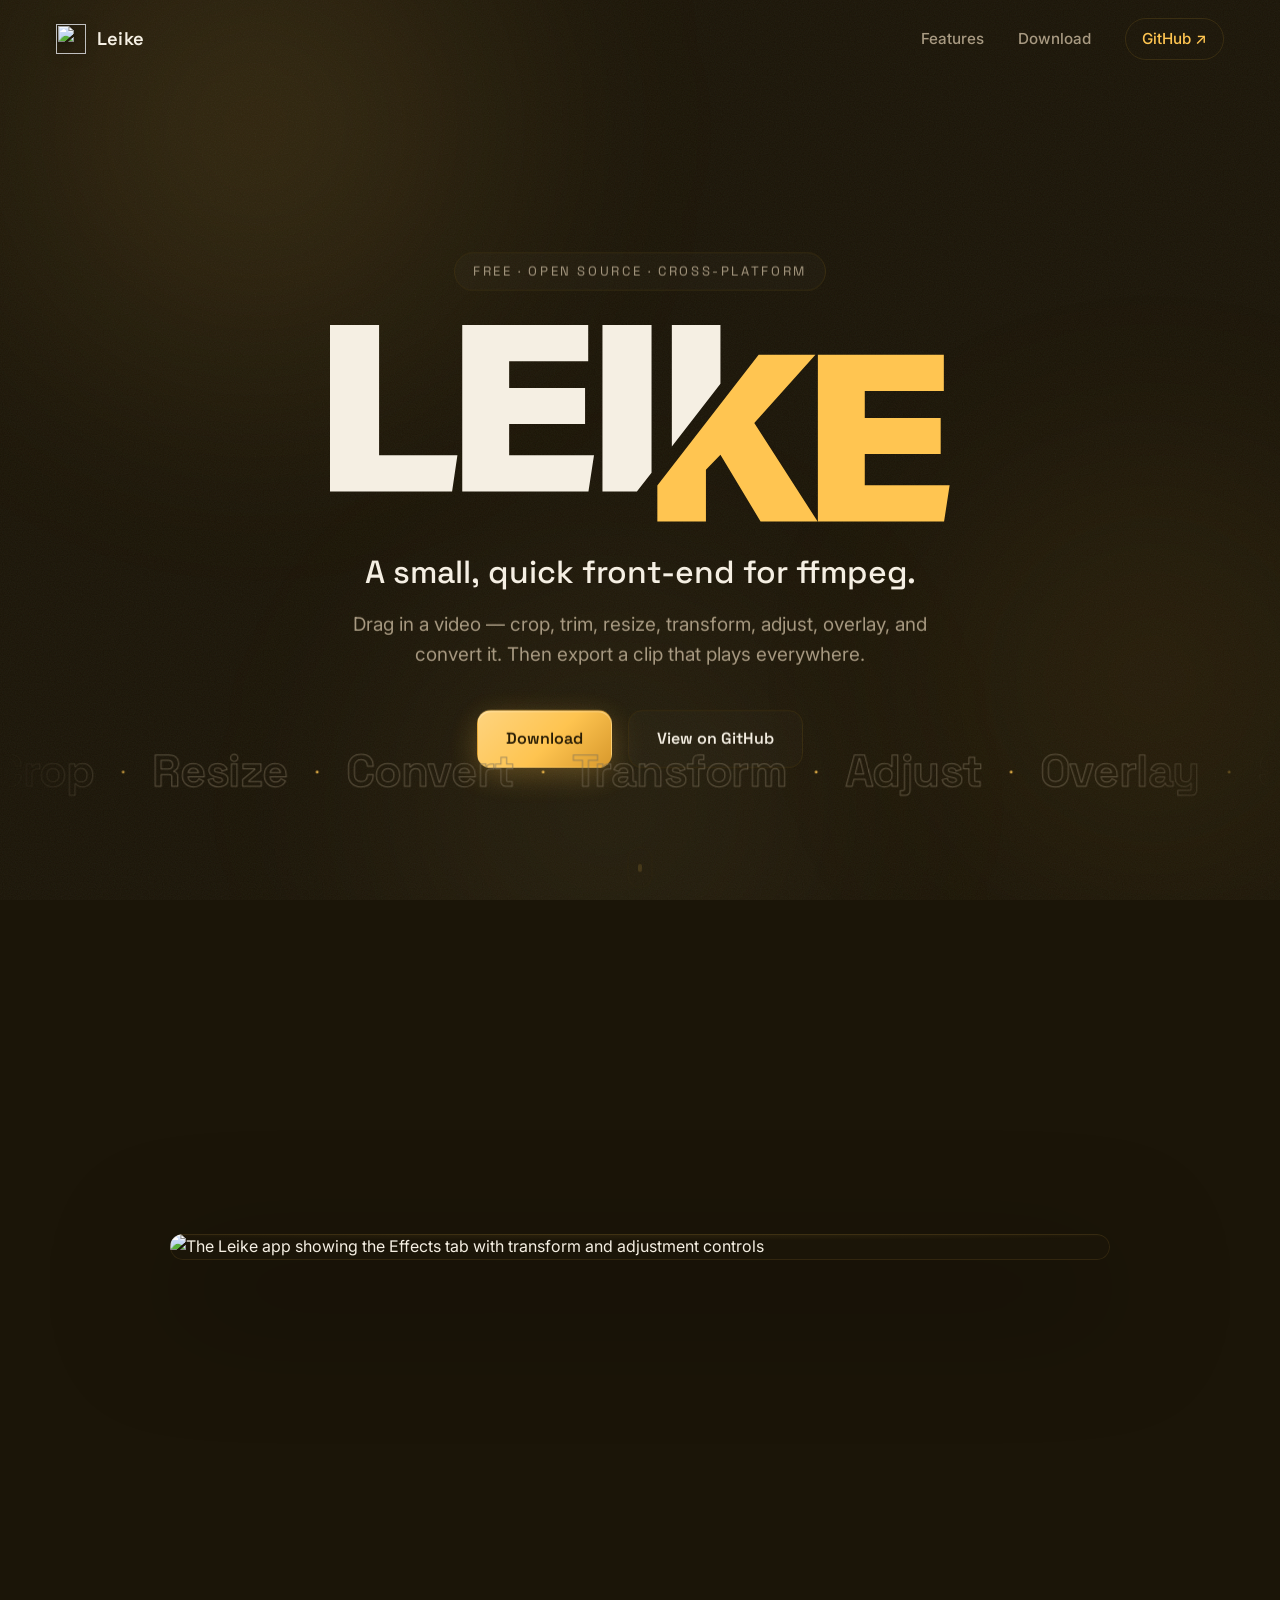
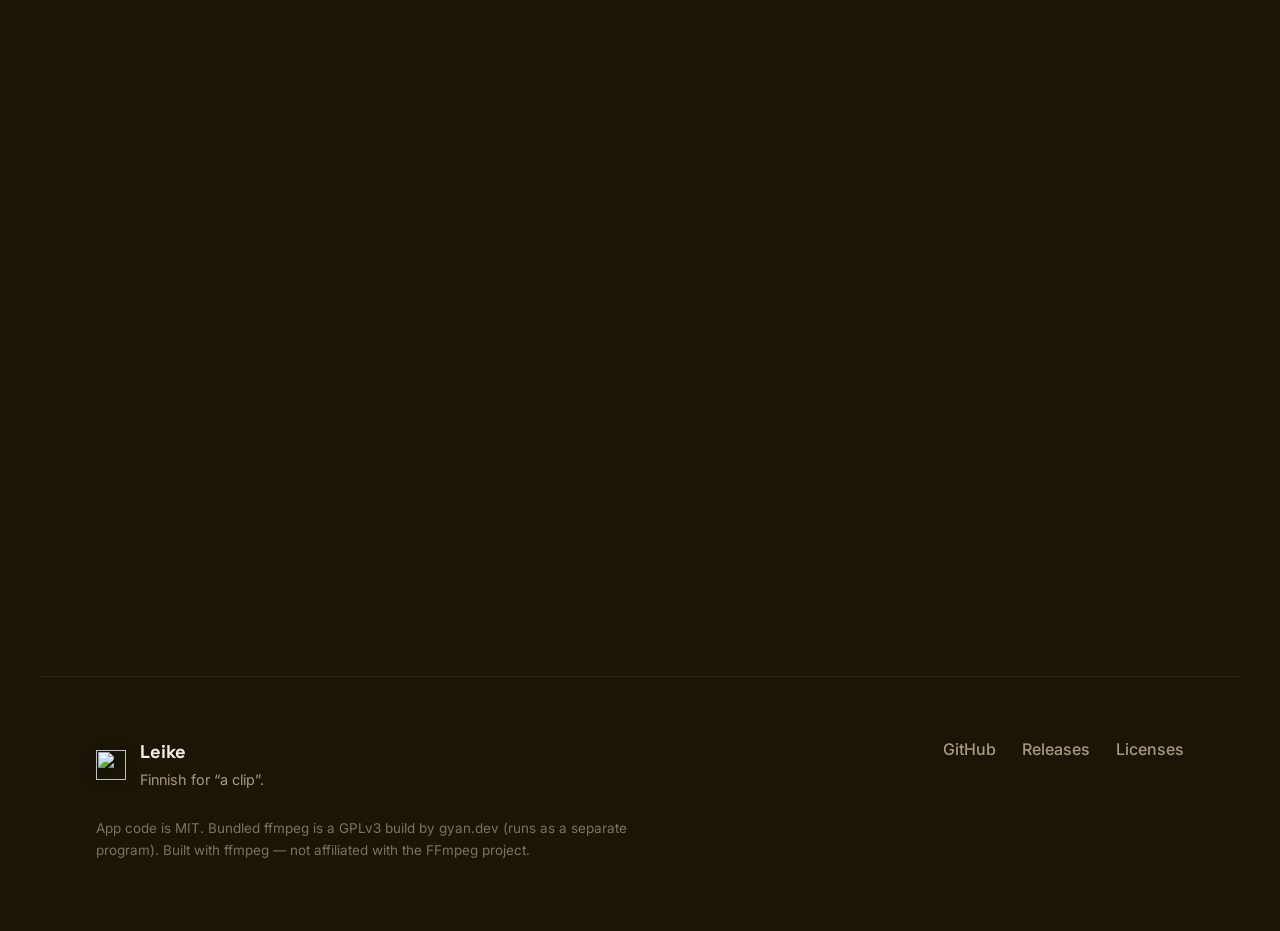
==== commit 0d602989: "tweak(site): drop stale "Windows app/for Windows" framing from meta tags Co-Authored-By: Claude Fabl" ====
--- a/site/index.html
+++ b/site/index.html
@@ -3,22 +3,22 @@
 <head>
   <meta charset="UTF-8" />
   <meta name="viewport" content="width=device-width, initial-scale=1.0" />
-  <title>Leike — a small, quick video clip tool for Windows</title>
-  <meta name="description" content="Leike is a small, fast Windows app for ffmpeg. Drag in a video — crop, trim, resize, transform, adjust, overlay, and convert it, then export. Free and open source." />
+  <title>Leike — a small, quick front-end for ffmpeg</title>
+  <meta name="description" content="Leike is a small, fast front-end for ffmpeg. Drag in a video — crop, trim, resize, transform, adjust, overlay, and convert it, then export. Free, open source, for Windows, macOS, and Linux." />
 
   <!-- Open Graph -->
   <meta property="og:type" content="website" />
   <meta property="og:url" content="https://ville-mattila.github.io/Leike/" />
-  <meta property="og:title" content="Leike — quick video trim, crop & convert for Windows" />
+  <meta property="og:title" content="Leike — quick video trim, crop & convert" />
   <meta property="og:description" content="Drag in a video — crop, trim, resize, transform, and convert. Then export. Free, open source, ffmpeg-powered." />
   <meta property="og:image" content="https://ville-mattila.github.io/Leike/assets/og-image.png" />
   <meta property="og:image:width" content="1200" />
   <meta property="og:image:height" content="630" />
-  <meta property="og:image:alt" content="Leike — a small, quick Windows app for ffmpeg" />
+  <meta property="og:image:alt" content="Leike — a small, quick front-end for ffmpeg" />
 
   <!-- Twitter -->
   <meta name="twitter:card" content="summary_large_image" />
-  <meta name="twitter:title" content="Leike — quick video trim, crop & convert for Windows" />
+  <meta name="twitter:title" content="Leike — quick video trim, crop & convert" />
   <meta name="twitter:description" content="Drag in a video — crop, trim, resize, transform, and convert. Then export. Free, open source, ffmpeg-powered." />
   <meta name="twitter:image" content="https://ville-mattila.github.io/Leike/assets/og-image.png" />
 
@@ -94,7 +94,7 @@
           </span>
         </h1>
 
-        <p class="lede" data-hero="lede" data-split>A small, quick Windows app for ffmpeg.</p>
+        <p class="lede" data-hero="lede" data-split>A small, quick front-end for ffmpeg.</p>
         <p class="sub" data-hero="sub">Drag in a video — crop, trim, resize, transform, adjust, overlay, and convert it. Then export a clip that plays everywhere.</p>
 
         <div class="hero-cta" data-hero="cta">
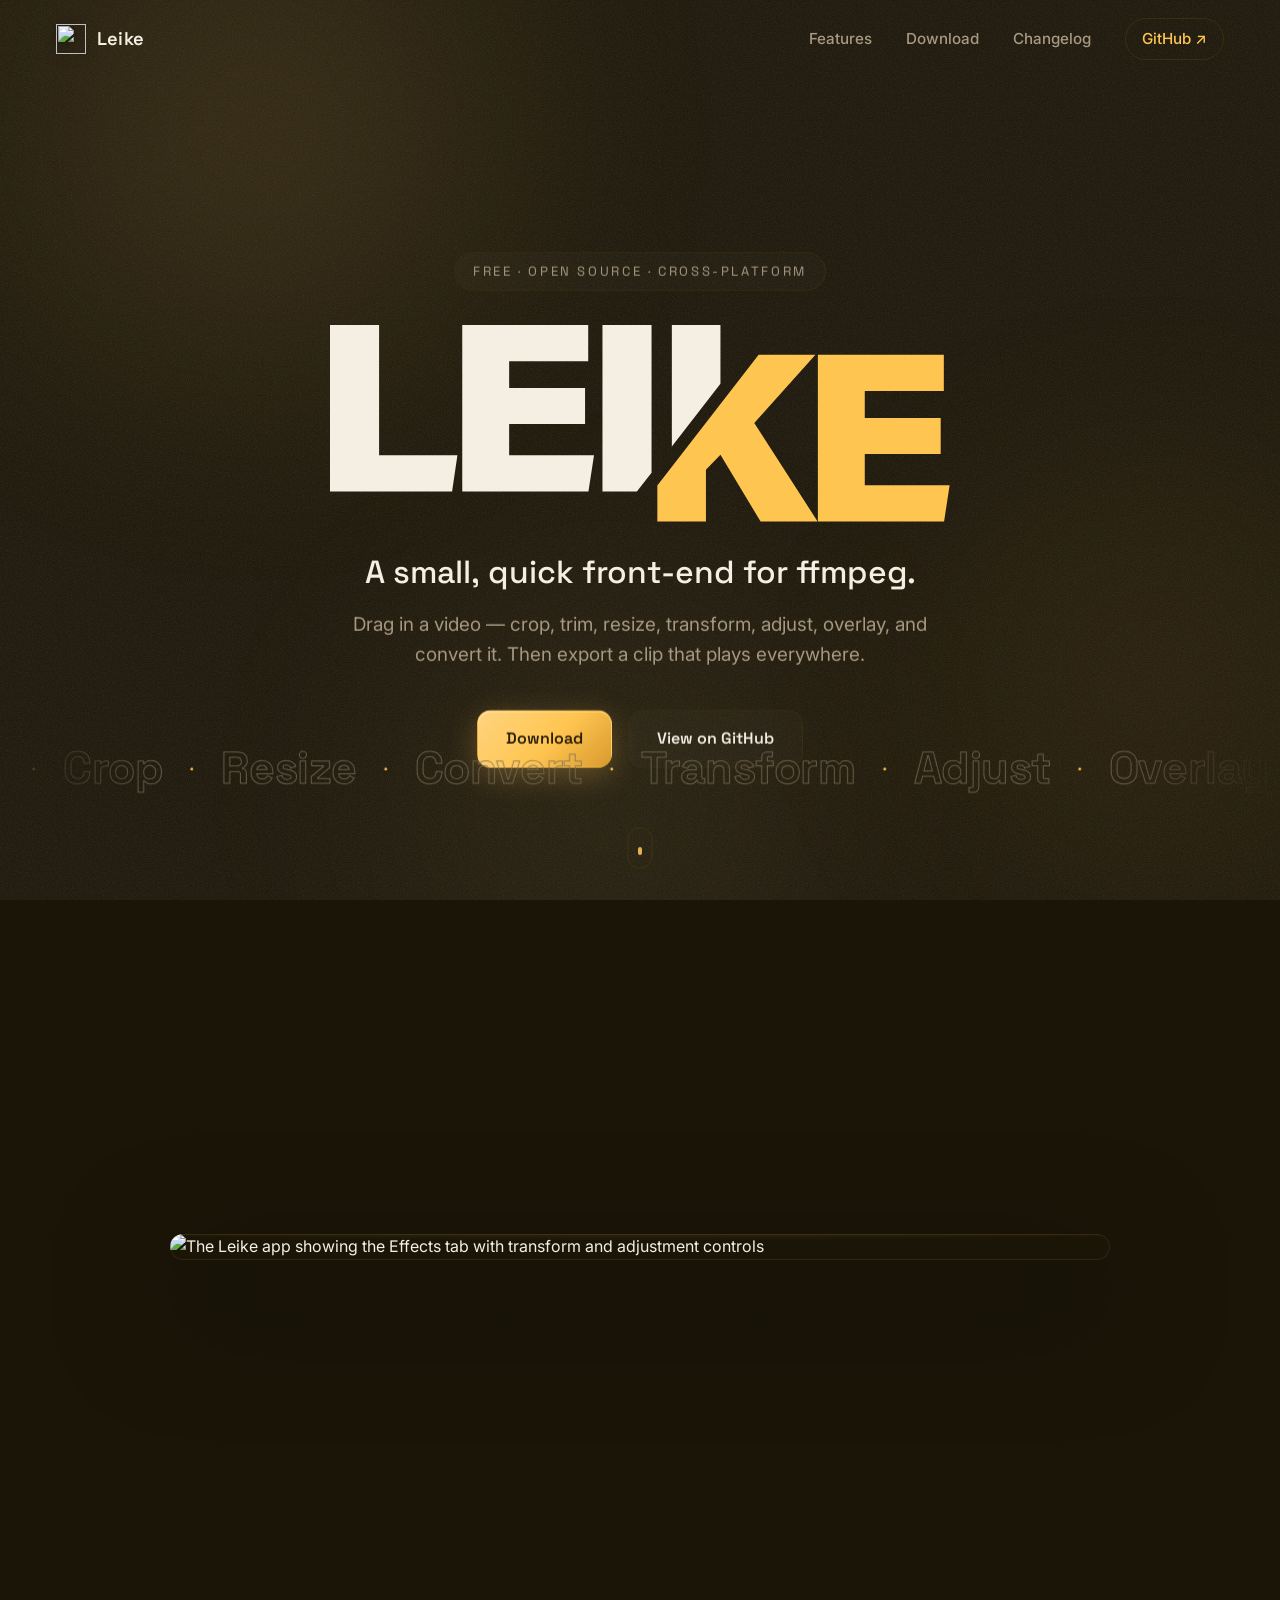
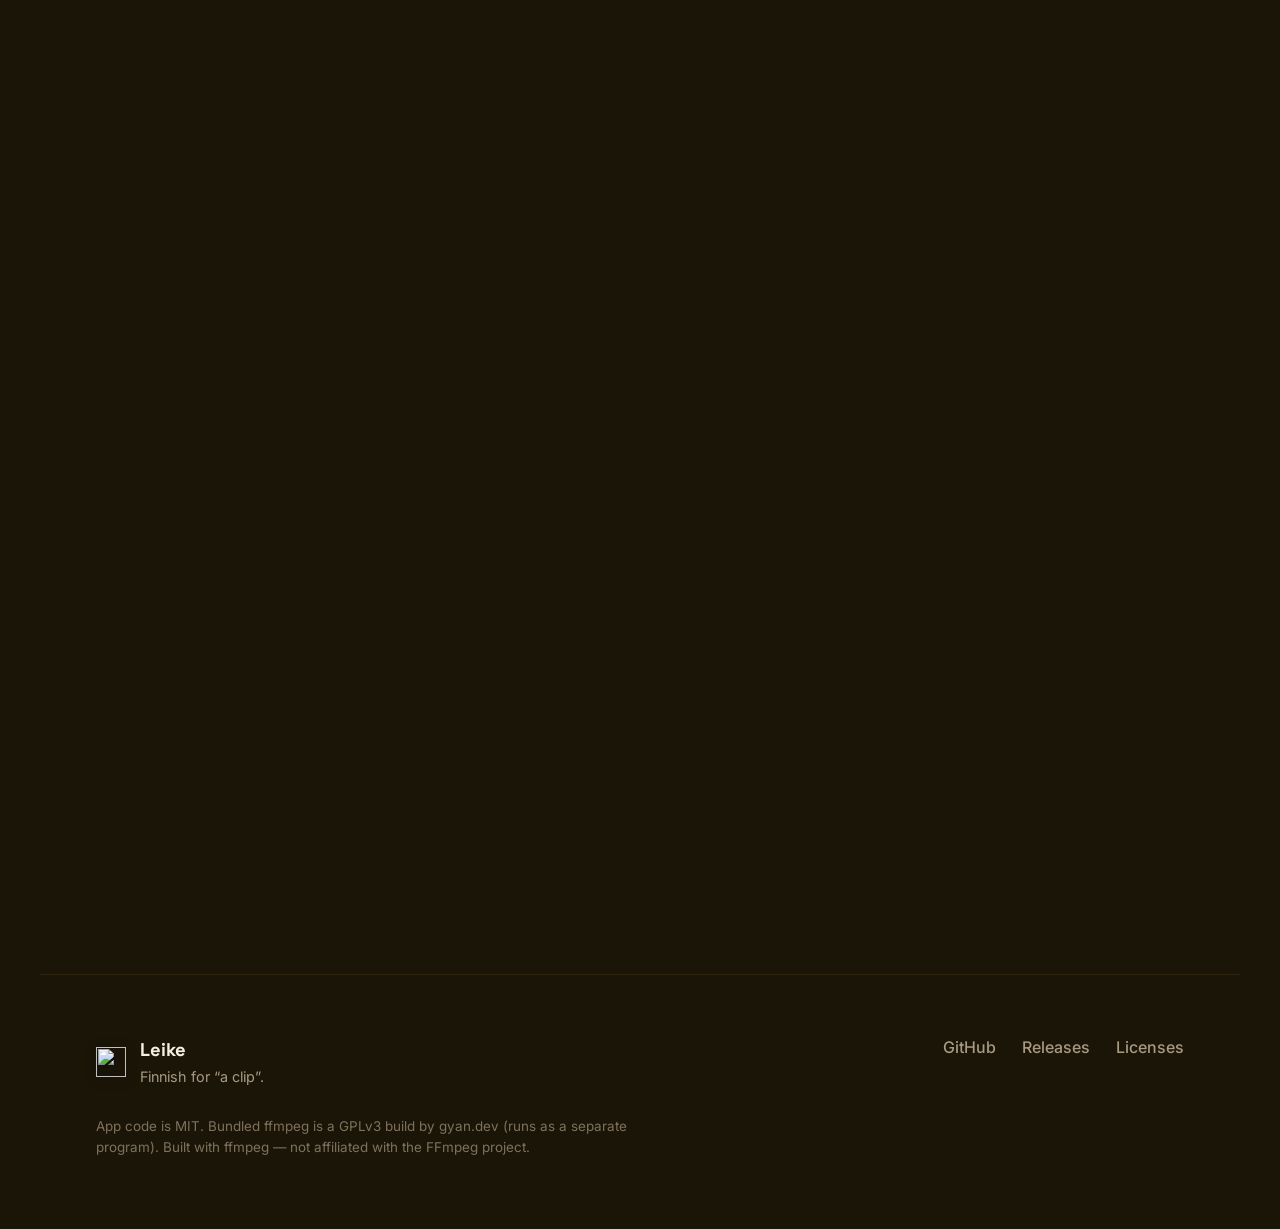
==== commit 7cd92ece: "fix(site): modal wheel scroll, pinned close, mobile close button - Add data-lenis-prevent on the scr" ====
--- a/site/index.html
+++ b/site/index.html
@@ -69,6 +69,7 @@
     <nav class="nav-links">
       <a href="#features">Features</a>
       <a href="#download">Download</a>
+      <a href="#" id="navChangelog">Changelog</a>
       <a class="nav-gh" href="https://github.com/Ville-Mattila/Leike" target="_blank" rel="noopener">GitHub ↗</a>
     </nav>
   </header>
@@ -110,8 +111,9 @@
       <!-- verb marquee -->
       <div class="marquee" data-hero="marquee" aria-hidden="true">
         <div class="marquee-track">
-          <span>Trim</span><i>·</i><span>Crop</span><i>·</i><span>Resize</span><i>·</i><span>Convert</span><i>·</i><span>Transform</span><i>·</i><span>Adjust</span><i>·</i><span>Overlay</span><i>·</i><span>Stabilize</span><i>·</i>
-          <span>Trim</span><i>·</i><span>Crop</span><i>·</i><span>Resize</span><i>·</i><span>Convert</span><i>·</i><span>Transform</span><i>·</i><span>Adjust</span><i>·</i><span>Overlay</span><i>·</i><span>Stabilize</span><i>·</i>
+          <div class="marquee-set">
+            <span>Trim</span><i>·</i><span>Crop</span><i>·</i><span>Resize</span><i>·</i><span>Convert</span><i>·</i><span>Transform</span><i>·</i><span>Adjust</span><i>·</i><span>Overlay</span><i>·</i><span>Stabilize</span><i>·</i>
+          </div>
         </div>
       </div>
 
@@ -151,6 +153,16 @@
           <span class="fi" data-icon="trim"></span>
           <h3>Trim &amp; filmstrip</h3>
           <p>Scrub a live preview with a thumbnail strip. Lossless fast-trim when the cut allows.</p>
+        </article>
+        <article class="feature-card" data-feature>
+          <span class="fi" data-icon="play"></span>
+          <h3>Built-in playback</h3>
+          <p>Play with audio and a live effect preview — crop, rotation, and colour update as it runs.</p>
+        </article>
+        <article class="feature-card" data-feature>
+          <span class="fi" data-icon="info"></span>
+          <h3>Reads the source</h3>
+          <p>Fixes sideways phone videos, shows fps / codec / bitrate, and detects silent clips.</p>
         </article>
         <article class="feature-card" data-feature>
           <span class="fi" data-icon="format"></span>
@@ -211,6 +223,10 @@
         <p class="kicker" data-reveal>Get Leike</p>
         <h2 class="section-title" data-reveal>Download &amp; go.</h2>
         <p class="section-lede" data-reveal>Windows, macOS, and Linux. Links always point to the latest release.</p>
+        <p class="dl-version" data-reveal>
+          <span id="dlVersion" class="dl-version-tag">Latest release</span>
+          <a href="#" id="dlChangelog" class="dl-version-link">What's new ↗</a>
+        </p>
       </div>
 
       <div class="dl-group">
@@ -296,6 +312,19 @@
     </p>
   </footer>
 
+  <!-- ========================= CHANGELOG MODAL ========================= -->
+  <div class="modal" id="changelog" aria-hidden="true">
+    <div class="modal-backdrop" data-close></div>
+    <div class="modal-panel" role="dialog" aria-modal="true" aria-label="Changelog">
+      <button class="modal-close" data-close aria-label="Close">×</button>
+      <h2 class="modal-title">Changelog</h2>
+      <div class="modal-body" id="changelogBody" data-lenis-prevent>
+        <p class="modal-loading">Loading releases…</p>
+      </div>
+      <button class="modal-close-mobile btn btn-ghost" data-close>Close</button>
+    </div>
+  </div>
+
   <!-- Scripts -->
   <script src="https://cdn.jsdelivr.net/npm/lenis@1.1.20/dist/lenis.min.js"></script>
   <script src="https://cdnjs.cloudflare.com/ajax/libs/gsap/3.13.0/gsap.min.js"></script>
--- a/site/styles.css
+++ b/site/styles.css
@@ -63,8 +63,8 @@
   background: radial-gradient(circle, rgba(255,213,128,0.16), transparent 65%); }
 
 .grain {
-  position: fixed; inset: 0; z-index: -1; pointer-events: none; opacity: 0.06;
-  background-image: url("data:image/svg+xml,%3Csvg xmlns='http://www.w3.org/2000/svg' width='160' height='160'%3E%3Cfilter id='n'%3E%3CfeTurbulence type='fractalNoise' baseFrequency='0.85' numOctaves='3' stitchTiles='stitch'/%3E%3C/filter%3E%3Crect width='100%25' height='100%25' filter='url(%23n)'/%3E%3C/svg%3E");
+  position: fixed; inset: 0; z-index: -1; pointer-events: none; opacity: 0.12;
+  background-image: url("data:image/svg+xml,%3Csvg xmlns='http://www.w3.org/2000/svg' width='200' height='200'%3E%3Cfilter id='n'%3E%3CfeTurbulence type='fractalNoise' baseFrequency='0.8' numOctaves='3' stitchTiles='stitch'/%3E%3C/filter%3E%3Crect width='100%25' height='100%25' filter='url(%23n)'/%3E%3C/svg%3E");
 }
 
 /* ---------------------------------------------------------- scroll bar */
@@ -178,7 +178,9 @@
   -webkit-mask-image: linear-gradient(90deg, transparent, #000 12%, #000 88%, transparent);
   mask-image: linear-gradient(90deg, transparent, #000 12%, #000 88%, transparent);
 }
-.marquee-track { display: flex; align-items: center; gap: 26px; width: max-content; will-change: transform; }
+.marquee-track { display: flex; align-items: center; width: max-content; will-change: transform; }
+/* each set is a self-contained tile; JS clones it to fill any width seamlessly */
+.marquee-set { display: flex; align-items: center; gap: 26px; padding-right: 26px; flex: none; }
 .marquee span {
   font-family: var(--font-display); font-weight: 700; font-size: clamp(1.6rem, 4vw, 2.8rem);
   color: transparent; -webkit-text-stroke: 1px var(--muted-2); letter-spacing: -0.01em; opacity: .8;
@@ -302,6 +304,79 @@
 .dl-foot a { color: var(--gold); border-bottom: 1px solid transparent; transition: border-color .25s; }
 .dl-foot a:hover { border-bottom-color: var(--gold); }
 
+/* version + timestamp line */
+.dl-version { margin-top: 16px; display: flex; gap: 16px; justify-content: center;
+  align-items: center; flex-wrap: wrap; }
+.dl-version-tag { font-family: var(--font-display); font-weight: 600; color: var(--text);
+  font-size: 0.95rem; }
+.dl-version-link { color: var(--gold); font-weight: 600; font-size: 0.92rem; cursor: pointer;
+  border-bottom: 1px solid transparent; transition: border-color .25s; }
+.dl-version-link:hover { border-bottom-color: var(--gold); }
+
+/* ============================================================ changelog modal */
+.modal { position: fixed; inset: 0; z-index: 200; display: none; }
+.modal.open { display: flex; align-items: center; justify-content: center;
+  padding: 20px; }
+.modal-backdrop { position: absolute; inset: 0; opacity: 0;
+  background: rgba(10, 7, 2, 0.72);
+  backdrop-filter: blur(6px); -webkit-backdrop-filter: blur(6px); }
+.modal-panel {
+  position: relative; z-index: 1;
+  width: min(680px, 92vw); max-height: 85vh; opacity: 0;
+  display: flex; flex-direction: column; overflow: hidden;
+  background: linear-gradient(180deg, var(--panel), var(--bg-2));
+  border: 1px solid var(--border); border-radius: 20px;
+  padding: 34px clamp(22px, 4vw, 40px);
+  box-shadow: 0 40px 120px rgba(0, 0, 0, 0.6);
+}
+.modal-close {
+  position: absolute; top: 16px; right: 18px; width: 36px; height: 36px;
+  border: 1px solid var(--border); background: rgba(255, 255, 255, 0.03);
+  color: var(--muted); border-radius: 10px; font-size: 1.5rem; line-height: 0.9;
+  cursor: pointer; transition: color .2s, border-color .2s;
+}
+.modal-close:hover { color: var(--text); border-color: var(--gold); }
+.modal-title { font-family: var(--font-display); font-weight: 700; flex: none;
+  font-size: 1.9rem; margin-bottom: 18px; letter-spacing: -0.01em; }
+.modal-body {
+  color: var(--muted); font-size: 0.96rem; line-height: 1.65;
+  overflow-y: auto; flex: 1 1 auto; min-height: 0; overscroll-behavior: contain;
+  scrollbar-width: thin;                       /* Firefox */
+  scrollbar-color: var(--border) transparent;
+}
+.modal-body::-webkit-scrollbar { width: 10px; }
+.modal-body::-webkit-scrollbar-track { background: transparent; }
+.modal-body::-webkit-scrollbar-thumb {
+  background: var(--border); border-radius: 8px;
+  border: 3px solid transparent; background-clip: padding-box;
+}
+.modal-body::-webkit-scrollbar-thumb:hover {
+  background: var(--gold-deep); background-clip: padding-box;
+}
+.modal-close-mobile { display: none; flex: none; margin-top: 18px; width: 100%; }
+@media (max-width: 640px) {
+  .modal-close-mobile { display: inline-flex; }
+}
+.modal-loading { color: var(--muted-2); }
+.cl-release { padding: 20px 0; border-top: 1px solid var(--border-soft); }
+.cl-release:first-child { border-top: none; padding-top: 4px; }
+.cl-head { display: flex; align-items: baseline; gap: 12px; margin-bottom: 8px;
+  flex-wrap: wrap; }
+.cl-tag { font-family: var(--font-display); font-weight: 700; font-size: 1.3rem;
+  color: var(--gold); }
+.cl-date { color: var(--muted-2); font-size: 0.85rem; }
+.modal-body h3, .modal-body h4 { font-family: var(--font-display);
+  color: var(--text); margin: 14px 0 6px; font-size: 1.02rem; }
+.modal-body ul { margin: 6px 0 6px 20px; }
+.modal-body li { margin: 3px 0; }
+.modal-body p { margin: 6px 0; }
+.modal-body strong { color: var(--text); }
+.modal-body a { color: var(--gold); border-bottom: 1px solid transparent; }
+.modal-body a:hover { border-bottom-color: var(--gold); }
+.modal-body code { font-family: ui-monospace, Consolas, monospace; font-size: 0.85em;
+  background: rgba(255, 197, 81, 0.10); color: var(--gold-light);
+  padding: 1px 5px; border-radius: 5px; }
+
 /* ============================================================ FOOTER */
 .footer {
   max-width: var(--maxw); margin: 0 auto; padding: 60px clamp(20px, 5vw, 56px) 70px;
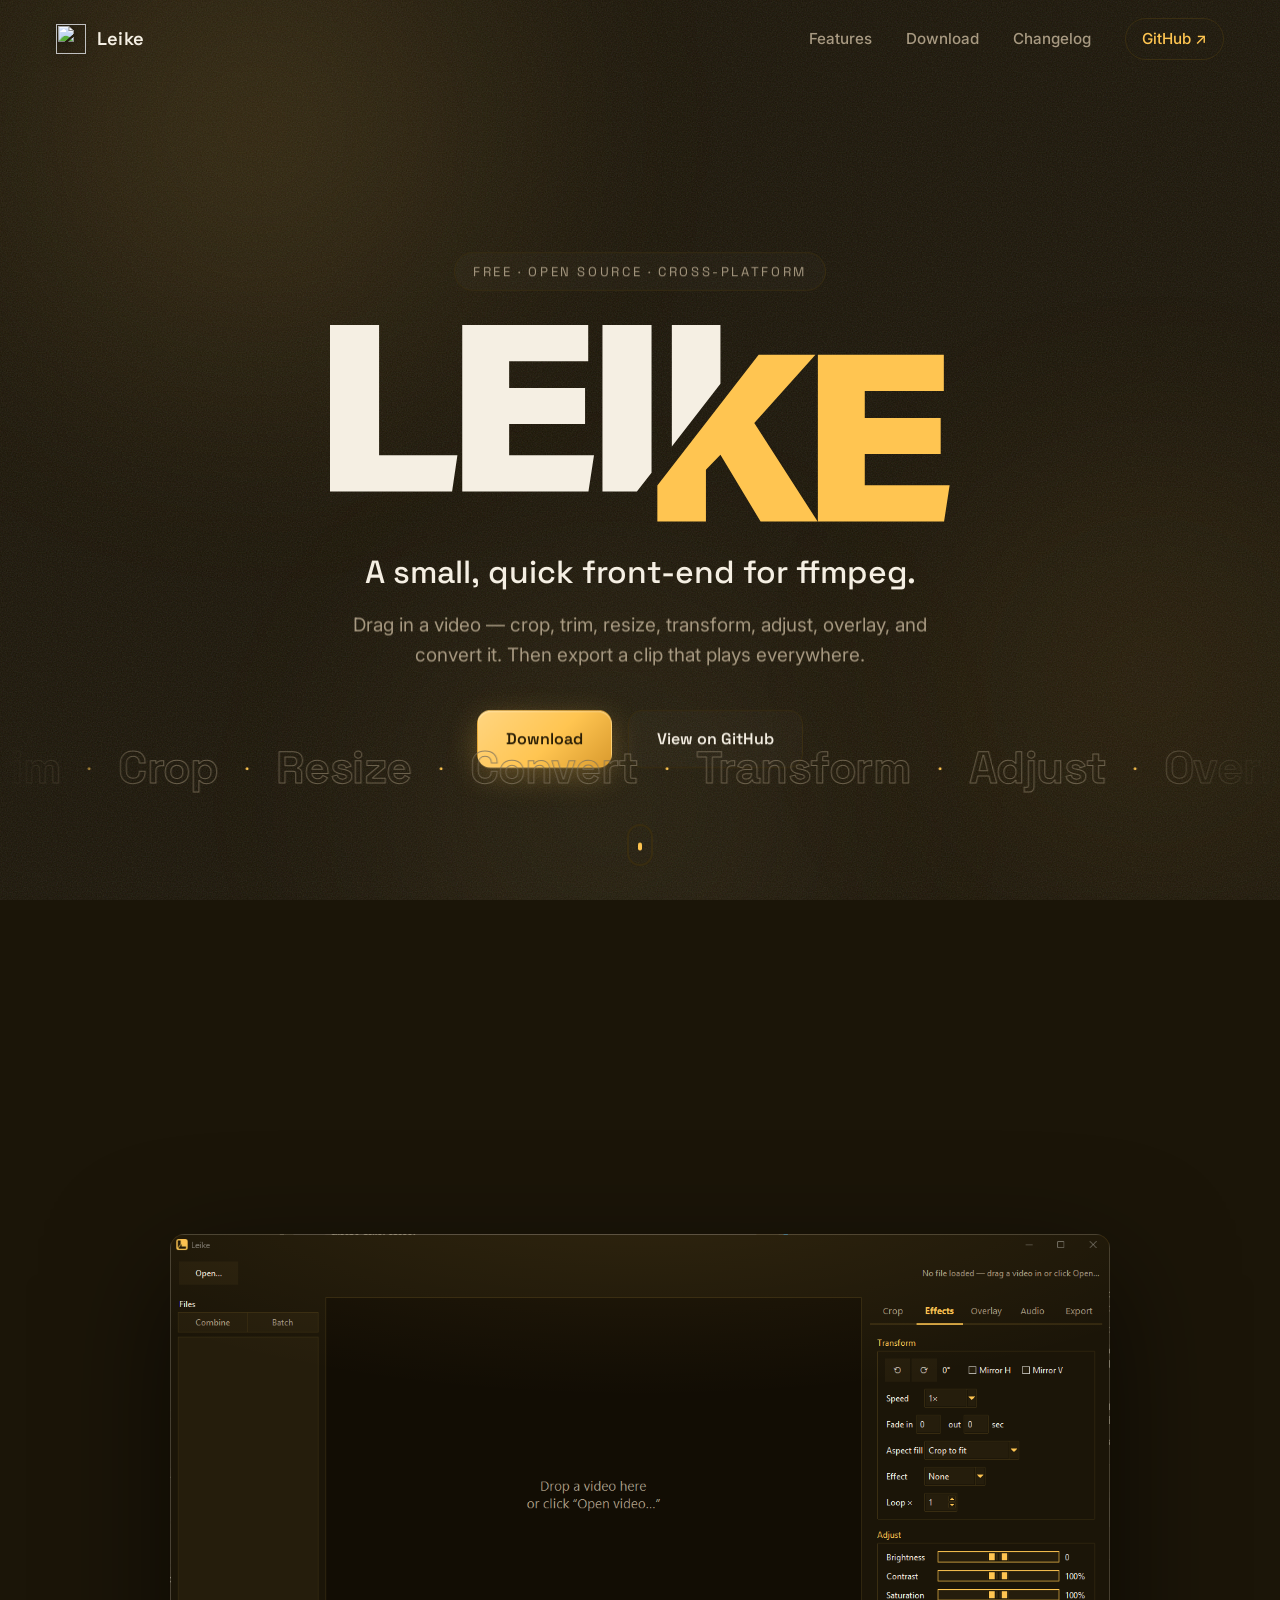
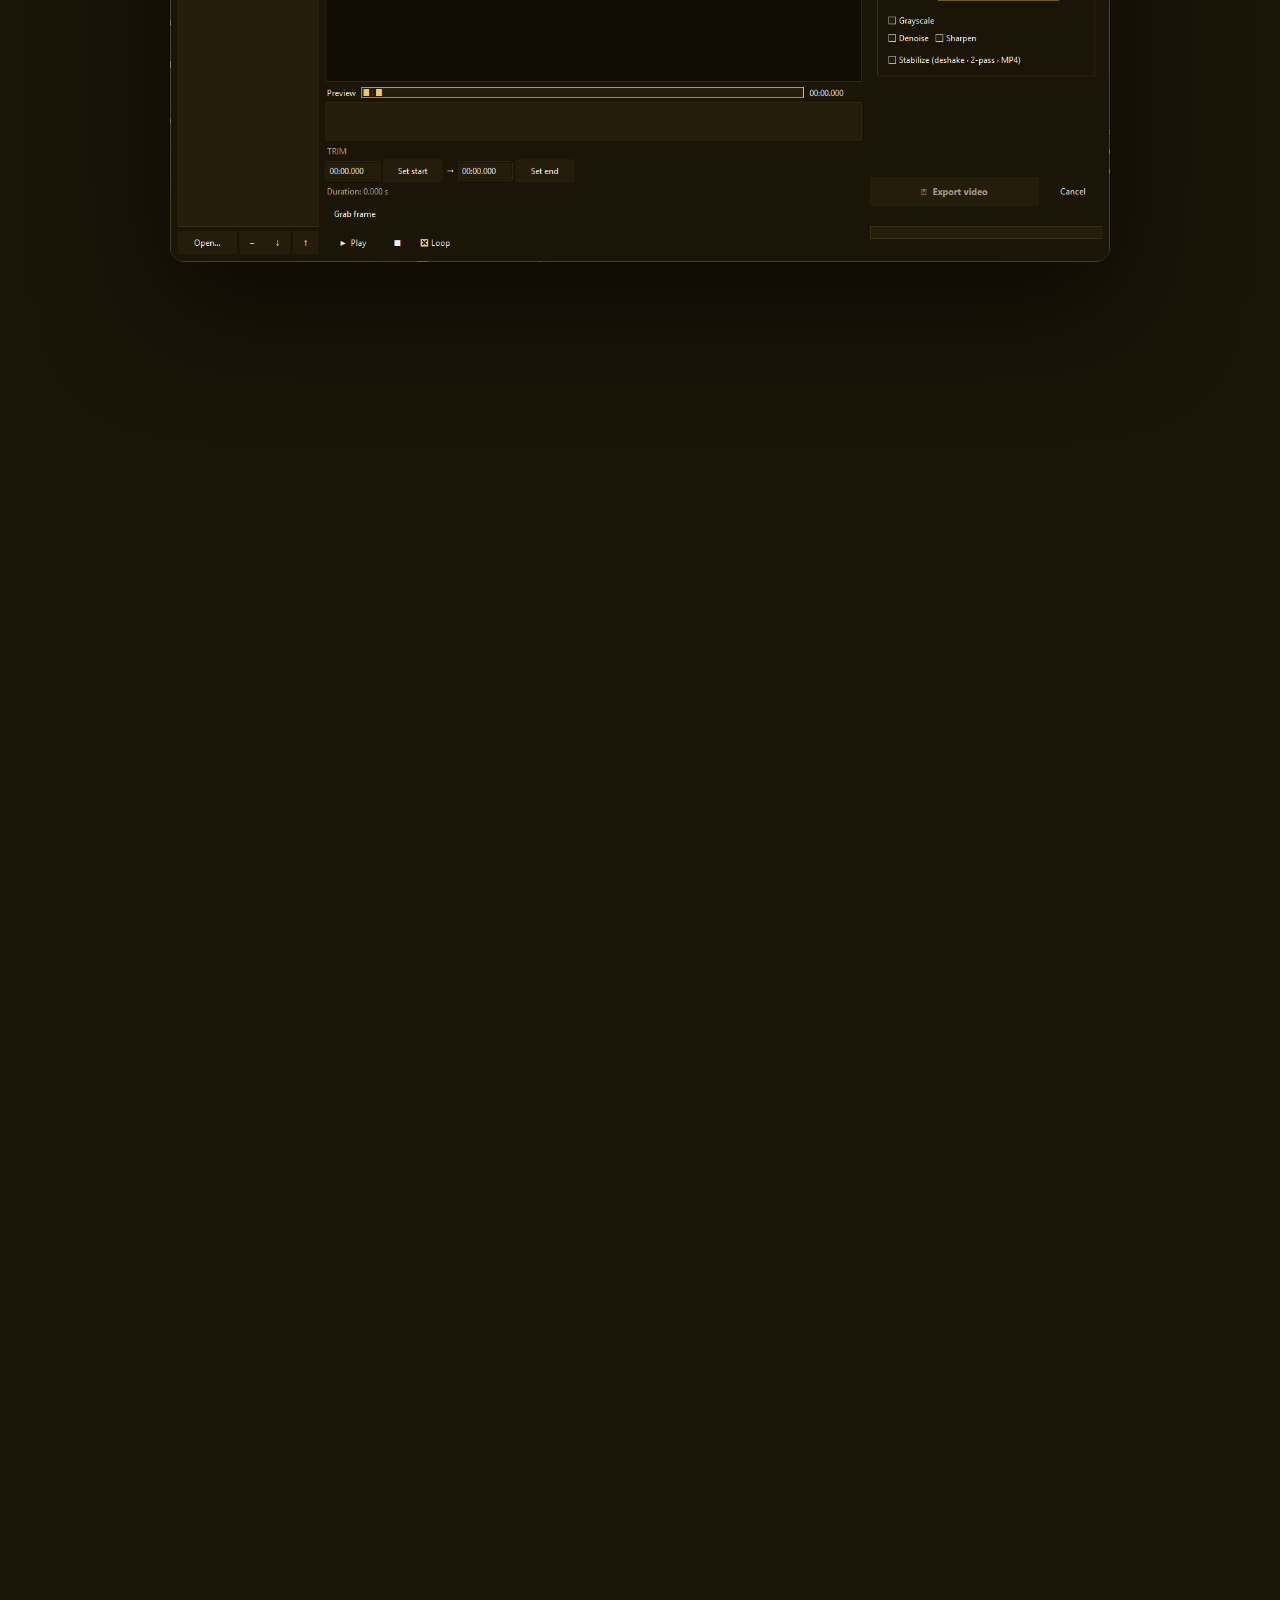
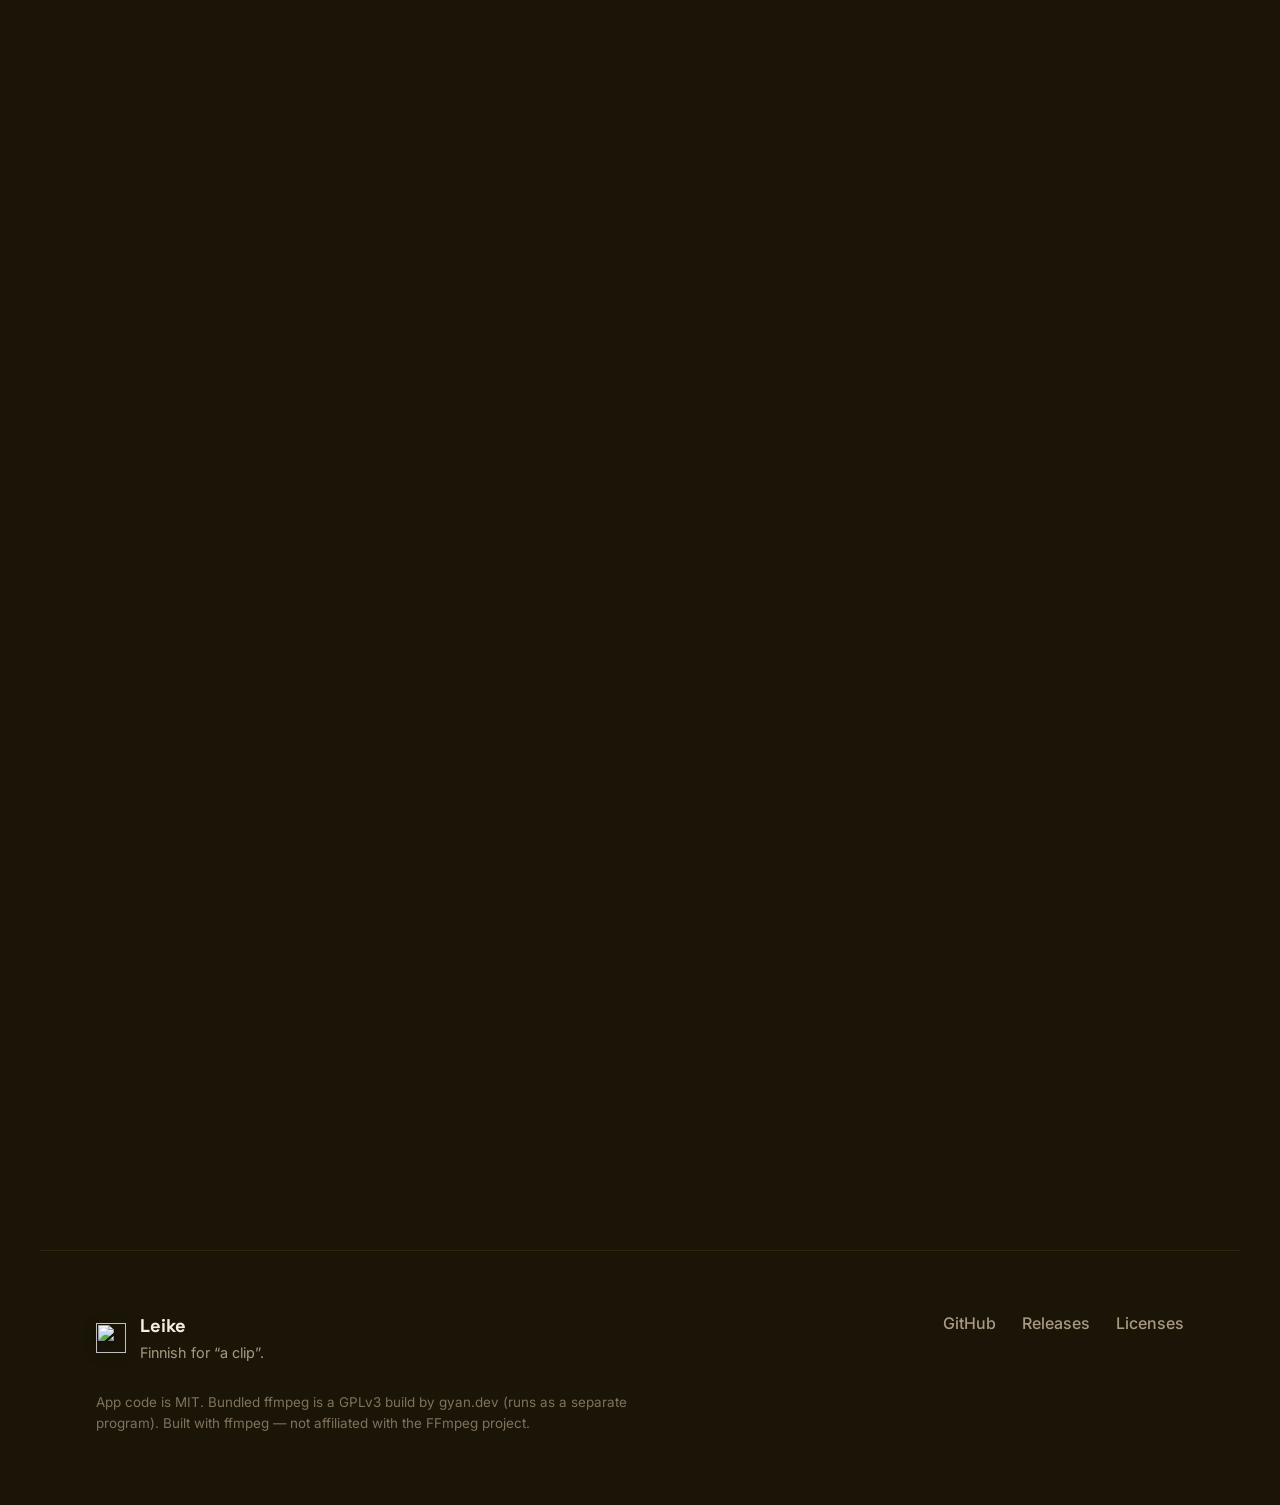
==== commit 1e6e6042: "docs(site): Combine & Batch feature card + new screenshot; README multi-file steps Co-Authored-By: C" ====
--- a/site/index.html
+++ b/site/index.html
@@ -130,7 +130,7 @@
       </div>
       <div class="shot-stage" id="shotStage">
         <div class="shot-frame" id="shotFrame">
-          <img src="assets/leike-screenshot.png" alt="The Leike app showing the Effects tab with transform and adjustment controls" loading="lazy" />
+          <img src="assets/leike-screenshot.png" alt="The Leike app: the file list with Combine and Batch on the left, the video preview, and the editing tabs" loading="lazy" />
           <div class="shot-glow" aria-hidden="true"></div>
         </div>
       </div>
@@ -143,76 +143,50 @@
         <h2 class="section-title" data-reveal>Packed, not bloated.</h2>
       </div>
       <div class="feature-grid" id="featureGrid">
-        <!-- cards injected/animated; authored here for no-JS fallback -->
         <article class="feature-card" data-feature>
           <span class="fi" data-icon="crop"></span>
-          <h3>Crop with presets</h3>
-          <p>Drag a box on the preview. Lock it to 9:16, 1:1, 4:5, 16:9 — or go free.</p>
+          <h3>Crop &amp; transform</h3>
+          <p>Drag a crop box locked to 9:16, 1:1, 4:5, 16:9 — or free — then rotate, mirror, change speed, fade, aspect-fill, reverse, boomerang, or loop.</p>
         </article>
         <article class="feature-card" data-feature>
           <span class="fi" data-icon="trim"></span>
-          <h3>Trim &amp; filmstrip</h3>
-          <p>Scrub a live preview with a thumbnail strip. Lossless fast-trim when the cut allows.</p>
+          <h3>Trim, scrub &amp; grab</h3>
+          <p>Scrub a live preview with a thumbnail filmstrip, cut losslessly with fast-trim, and save any frame as a still image.</p>
         </article>
         <article class="feature-card" data-feature>
           <span class="fi" data-icon="play"></span>
           <h3>Built-in playback</h3>
-          <p>Play with audio and a live effect preview — crop, rotation, and colour update as it runs.</p>
-        </article>
-        <article class="feature-card" data-feature>
-          <span class="fi" data-icon="info"></span>
-          <h3>Reads the source</h3>
-          <p>Fixes sideways phone videos, shows fps / codec / bitrate, and detects silent clips.</p>
-        </article>
-        <article class="feature-card" data-feature>
-          <span class="fi" data-icon="format"></span>
-          <h3>MP4 · WebM · GIF · MP3</h3>
-          <p>Export H.264 by default, or switch format in a click — including audio-only.</p>
-        </article>
-        <article class="feature-card" data-feature>
-          <span class="fi" data-icon="gpu"></span>
-          <h3>GPU encoding</h3>
-          <p>NVENC acceleration kicks in automatically when a compatible GPU is present.</p>
-        </article>
-        <article class="feature-card" data-feature>
-          <span class="fi" data-icon="transform"></span>
-          <h3>Transforms</h3>
-          <p>Rotate, mirror, change speed, fade, aspect-fill, reverse, boomerang, loop.</p>
+          <p>Play with audio and a live effect preview — crop, rotation, colour, and fades all update as it runs.</p>
+        </article>
+        <article class="feature-card" data-feature>
+          <span class="fi" data-icon="combine"></span>
+          <h3>Combine &amp; batch</h3>
+          <p>Drop in a list of clips — join them into one video (trim and crop each; mismatched sizes get a blurred fill), or batch-export the whole list through one recipe.</p>
         </article>
         <article class="feature-card" data-feature>
           <span class="fi" data-icon="adjust"></span>
-          <h3>Color &amp; cleanup</h3>
-          <p>Brightness, contrast, saturation, grayscale, denoise, sharpen.</p>
+          <h3>Colour, cleanup &amp; stabilize</h3>
+          <p>Brightness, contrast, saturation, grayscale, denoise, sharpen — plus a two-pass deshake for shaky footage.</p>
         </article>
         <article class="feature-card" data-feature>
           <span class="fi" data-icon="overlay"></span>
           <h3>Overlays</h3>
-          <p>Burn in a text caption, an image watermark, or a subtitle file.</p>
-        </article>
-        <article class="feature-card" data-feature>
-          <span class="fi" data-icon="size"></span>
-          <h3>Fit a size limit</h3>
-          <p>Target a max file size and Leike picks the bitrate with a two-pass encode.</p>
-        </article>
-        <article class="feature-card" data-feature>
-          <span class="fi" data-icon="stabilize"></span>
-          <h3>Stabilization</h3>
-          <p>Smooth shaky footage with a two-pass deshake.</p>
-        </article>
-        <article class="feature-card" data-feature>
-          <span class="fi" data-icon="grab"></span>
-          <h3>Grab a frame</h3>
-          <p>Save the current preview frame as a still image, instantly.</p>
+          <p>Burn in a text caption, drop an image watermark in any corner, or render a subtitle file onto the video.</p>
+        </article>
+        <article class="feature-card" data-feature>
+          <span class="fi" data-icon="format"></span>
+          <h3>Export anywhere</h3>
+          <p>H.264 MP4, WebM, animated GIF, or MP3 — with optional GPU (NVENC) encoding or a target file-size fit.</p>
         </article>
         <article class="feature-card" data-feature>
           <span class="fi" data-icon="audio"></span>
           <h3>Audio control</h3>
-          <p>Mute, set the volume, or rip the audio out to MP3.</p>
+          <p>Mute, set the volume, or rip the audio out to MP3. Silent clips are detected and their controls greyed out.</p>
         </article>
         <article class="feature-card" data-feature>
           <span class="fi" data-icon="local"></span>
-          <h3>Fully local</h3>
-          <p>Nothing uploads. Your files never leave your machine. Settings are remembered.</p>
+          <h3>Private &amp; smart</h3>
+          <p>Nothing uploads — your files never leave your machine. Reads source metadata to fix sideways phone videos and show fps / codec, and remembers your settings.</p>
         </article>
       </div>
     </section>
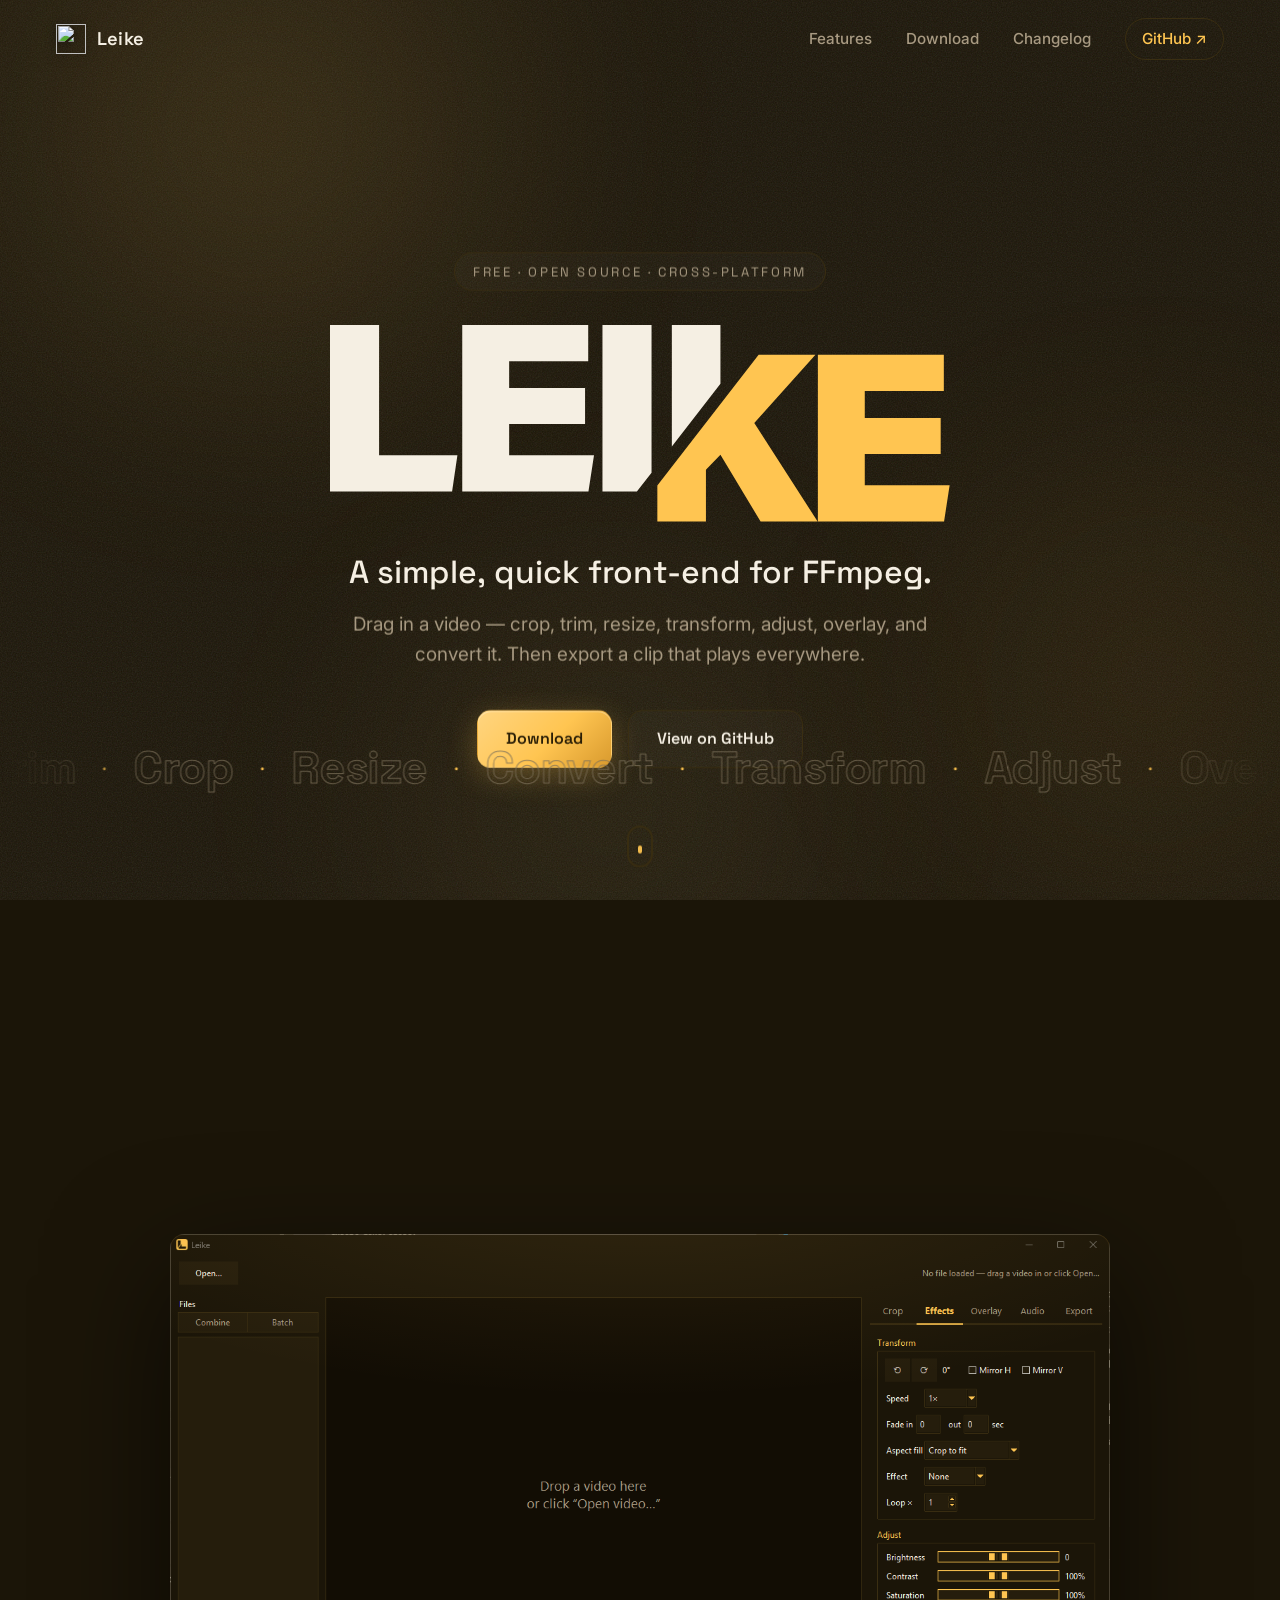
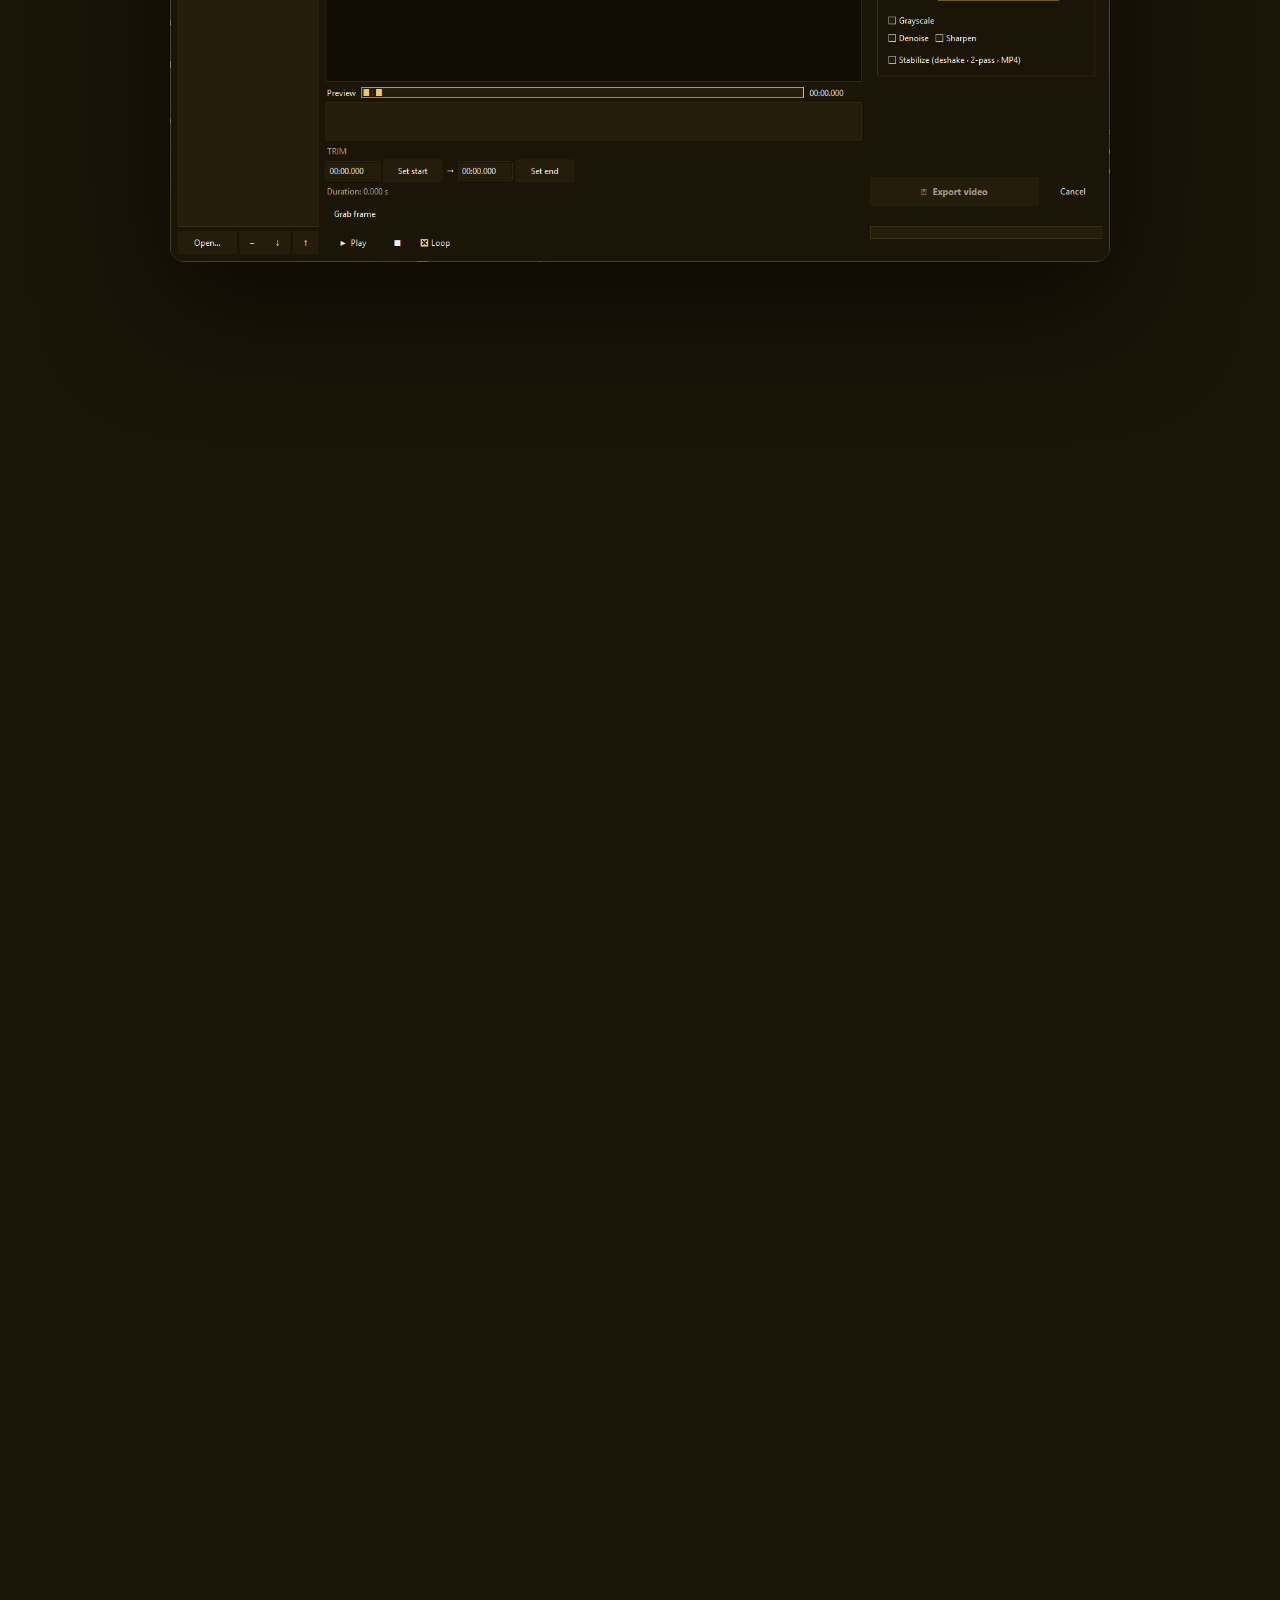
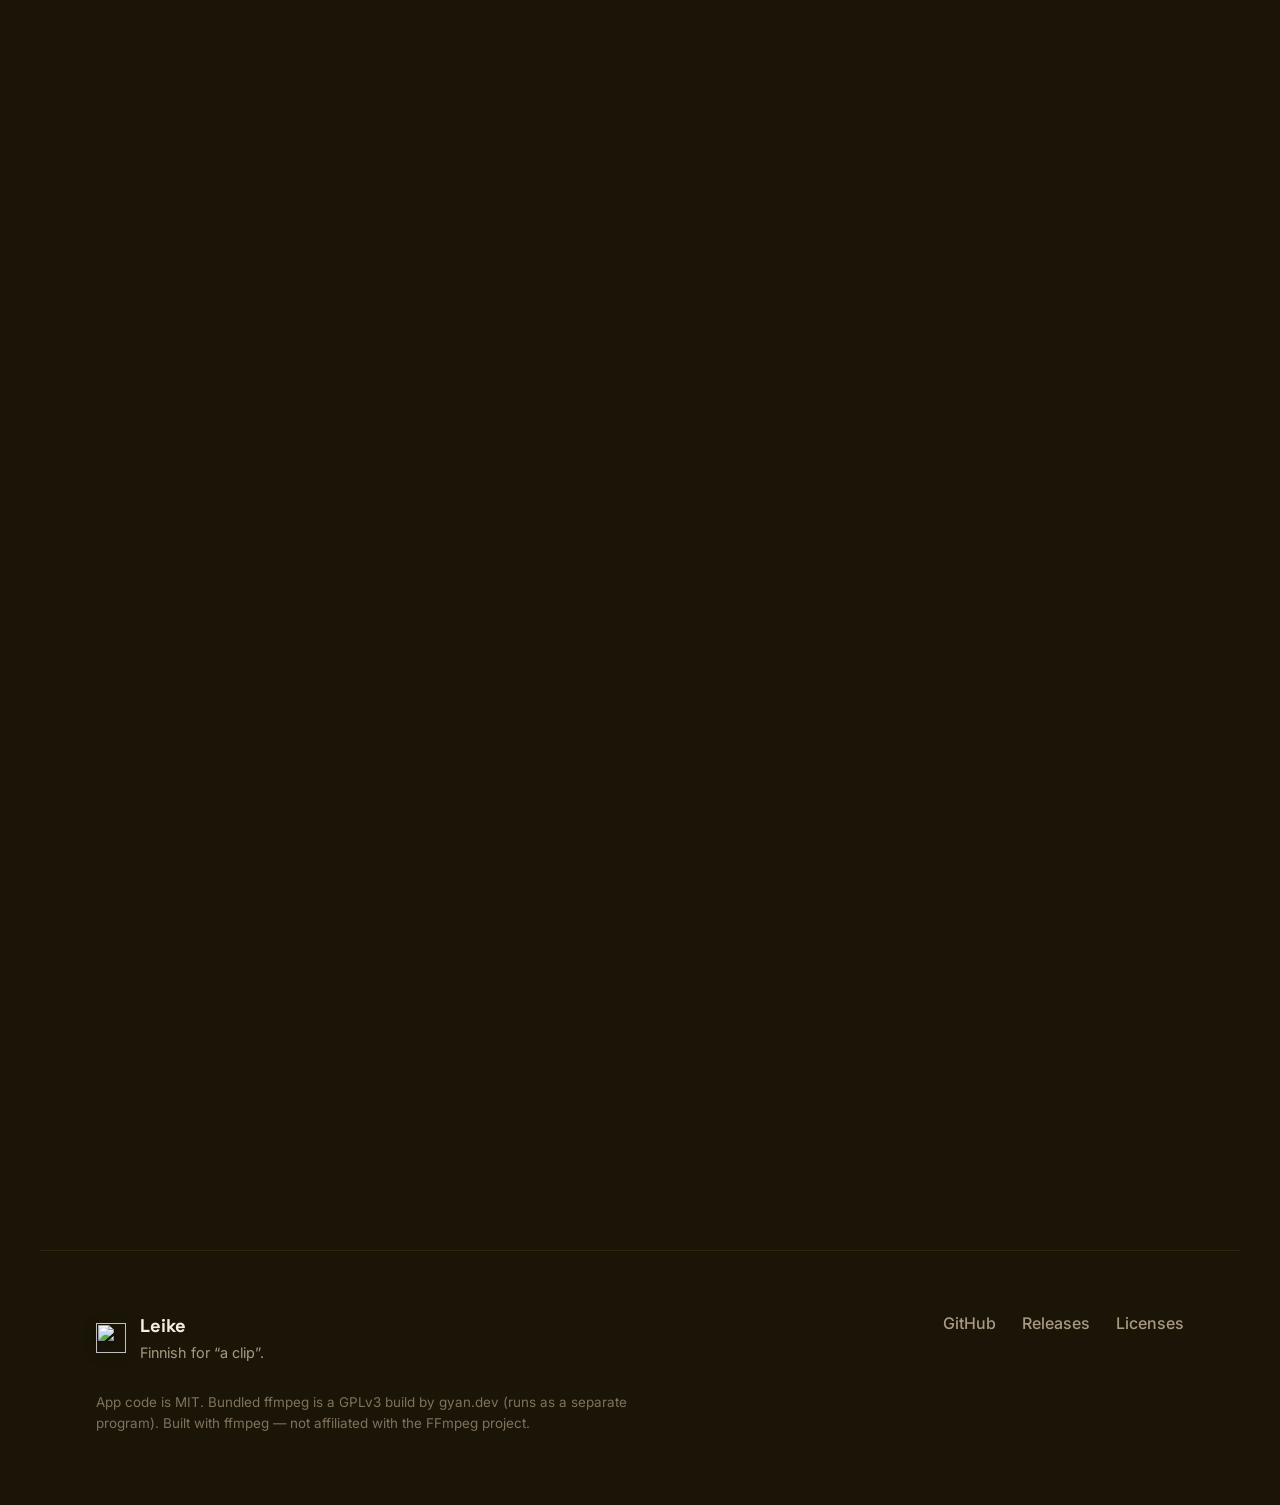
==== commit 4ae7ef15: "tweak(site): hero tagline 'simple, quick front-end for FFmpeg'" ====
--- a/site/index.html
+++ b/site/index.html
@@ -3,8 +3,8 @@
 <head>
   <meta charset="UTF-8" />
   <meta name="viewport" content="width=device-width, initial-scale=1.0" />
-  <title>Leike — a small, quick front-end for ffmpeg</title>
-  <meta name="description" content="Leike is a small, fast front-end for ffmpeg. Drag in a video — crop, trim, resize, transform, adjust, overlay, and convert it, then export. Free, open source, for Windows, macOS, and Linux." />
+  <title>Leike — a simple, quick front-end for FFmpeg</title>
+  <meta name="description" content="Leike is a simple, fast front-end for FFmpeg. Drag in a video — crop, trim, resize, transform, adjust, overlay, and convert it, then export. Free, open source, for Windows, macOS, and Linux." />
 
   <!-- Open Graph -->
   <meta property="og:type" content="website" />
@@ -14,7 +14,7 @@
   <meta property="og:image" content="https://ville-mattila.github.io/Leike/assets/og-image.png" />
   <meta property="og:image:width" content="1200" />
   <meta property="og:image:height" content="630" />
-  <meta property="og:image:alt" content="Leike — a small, quick front-end for ffmpeg" />
+  <meta property="og:image:alt" content="Leike — a simple, quick front-end for FFmpeg" />
 
   <!-- Twitter -->
   <meta name="twitter:card" content="summary_large_image" />
@@ -95,7 +95,7 @@
           </span>
         </h1>
 
-        <p class="lede" data-hero="lede" data-split>A small, quick front-end for ffmpeg.</p>
+        <p class="lede" data-hero="lede" data-split>A simple, quick front-end for FFmpeg.</p>
         <p class="sub" data-hero="sub">Drag in a video — crop, trim, resize, transform, adjust, overlay, and convert it. Then export a clip that plays everywhere.</p>
 
         <div class="hero-cta" data-hero="cta">
@@ -176,7 +176,7 @@
         <article class="feature-card" data-feature>
           <span class="fi" data-icon="format"></span>
           <h3>Export anywhere</h3>
-          <p>H.264 MP4, WebM, animated GIF, or MP3 — with optional GPU (NVENC) encoding or a target file-size fit.</p>
+          <p>MP4 in H.264, H.265, or AV1, plus WebM, animated GIF, or MP3 — with optional GPU (NVENC) encoding or a target file-size fit.</p>
         </article>
         <article class="feature-card" data-feature>
           <span class="fi" data-icon="audio"></span>
